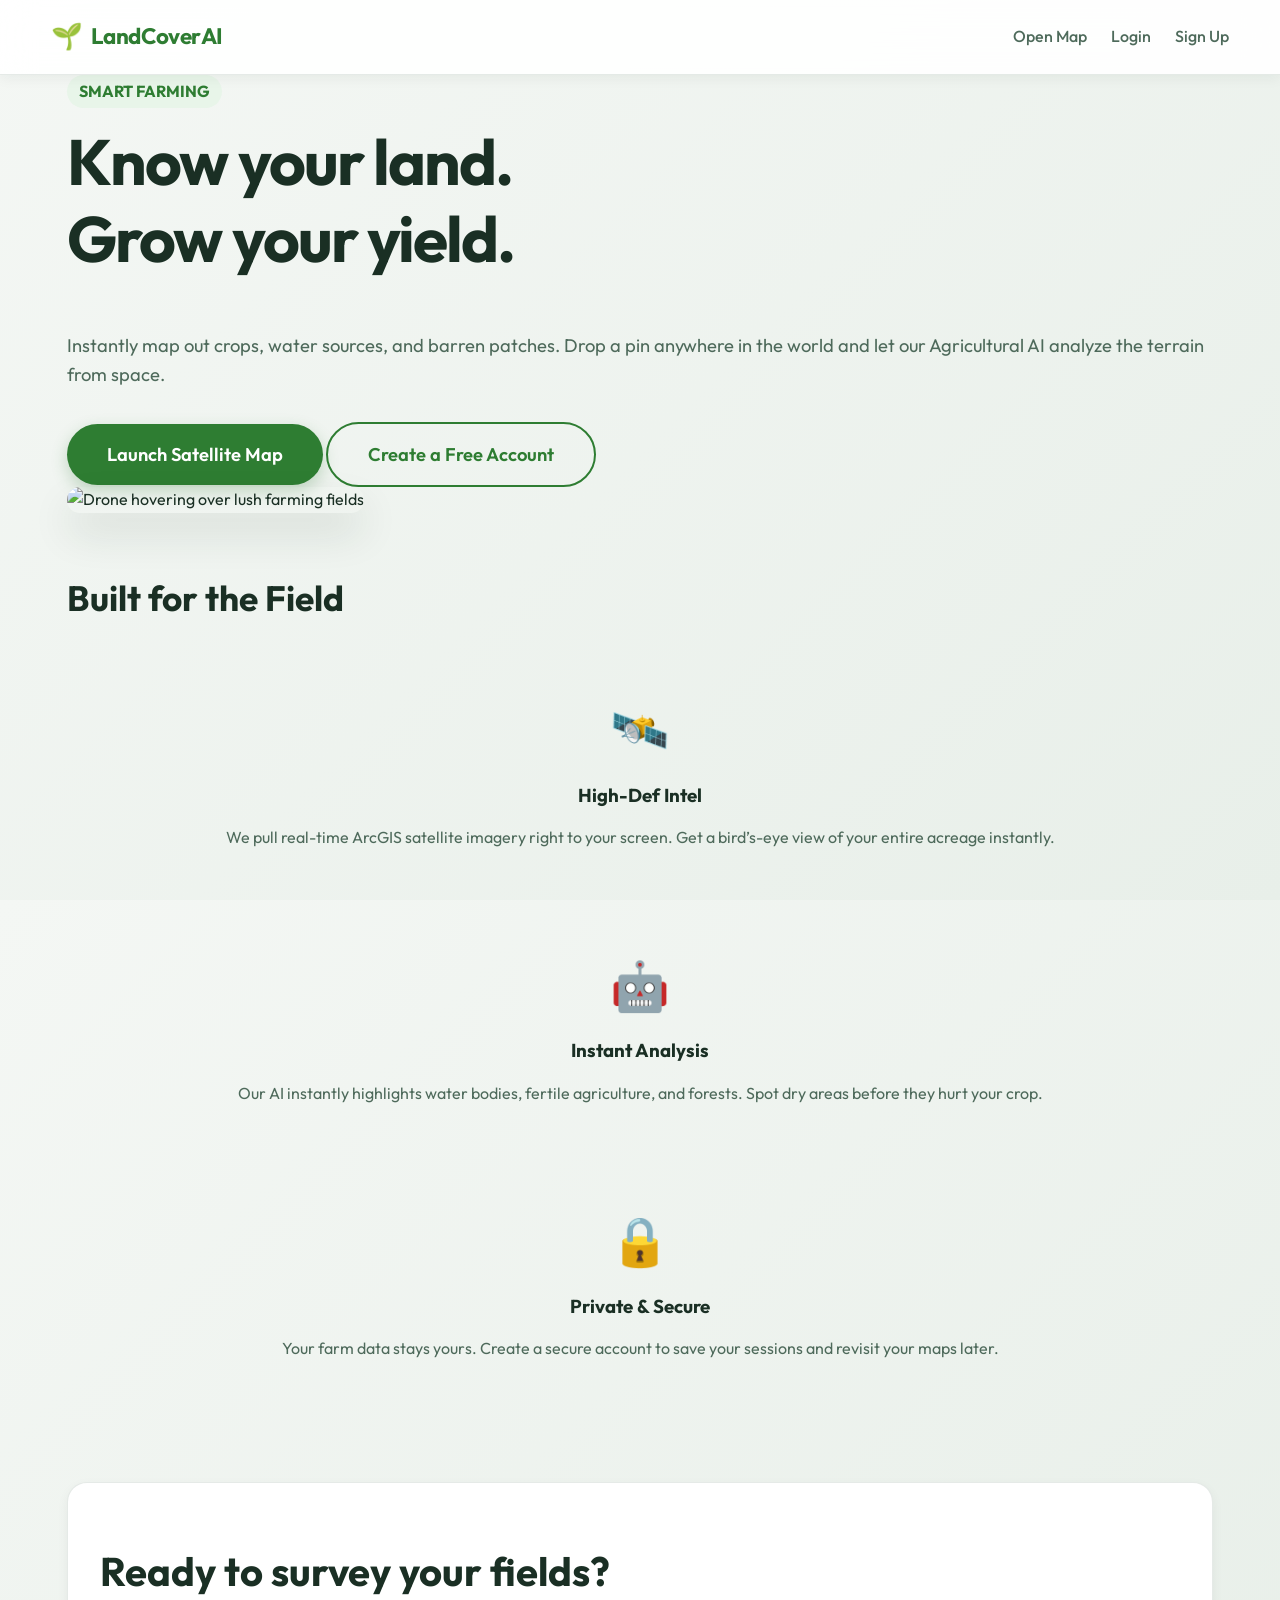
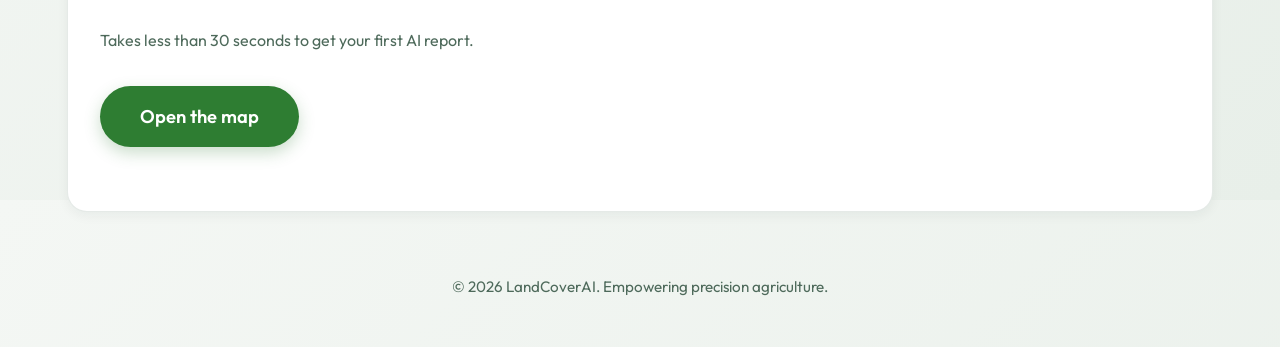
==== frontend/index.html @ 242382ae "Add model using Git LFS" ====
<!doctype html>
<html lang="en">
  <head>
    <meta charset="UTF-8" />
    <meta name="viewport" content="width=device-width, initial-scale=1" />
    <title>LandCoverAI • AI for Agriculture</title>
    <link rel="stylesheet" href="css/style.css" />
  </head>
  <body>
    <header class="site-header">
      <div class="container header-inner">
        <a class="brand" href="/">LandCoverAI</a>
        <nav class="nav">
          <a href="/predict.html">Open Map</a>
          <a href="/login.html">Login</a>
          <a href="/register.html">Sign Up</a>
        </nav>
      </div>
    </header>

    <main class="container main">
      <section class="hero">
        <div class="hero-content">
          <span style="display:inline-block; padding: 0.25rem 0.75rem; background: var(--primary-light); color: var(--primary); font-weight: 700; border-radius: 999px; margin-bottom: 1rem;">SMART FARMING</span>
          <h1 style="font-size: clamp(2.5rem, 5vw, 4rem); letter-spacing: -0.03em;">Know your land.<br/>Grow your yield.</h1>
          <p style="font-size: 1.15rem; color: var(--text-muted); line-height: 1.6;">
            Instantly map out crops, water sources, and barren patches. Drop a pin anywhere in the world and let our Agricultural AI analyze the terrain from space.
          </p>
          <div class="hero-actions" style="margin-top: 2rem;">
            <a class="btn btn-primary btn-large" href="/predict.html">Launch Satellite Map</a>
            <a class="btn btn-outline btn-large" href="/register.html">Create a Free Account</a>
          </div>
        </div>
        <div class="hero-image">
          <img
            src="https://images.unsplash.com/photo-1595841696650-62181bc89f64?auto=format&fit=crop&w=1200&q=80"
            alt="Drone hovering over lush farming fields"
            style="border-radius: 24px; box-shadow: var(--shadow-hover);"
          />
        </div>
      </section>

      <section class="features" style="margin-top: 4rem;">
        <h2 style="font-size: 2.2rem;">Built for the Field</h2>
        <div class="cards" style="margin-top: 2rem;">
          <div class="card" style="text-align: center; padding: 2.5rem 2rem;">
            <div style="font-size: 3rem; margin-bottom: 1rem;">🛰️</div>
            <h3>High-Def Intel</h3>
            <p class="muted">
              We pull real-time ArcGIS satellite imagery right to your screen. Get a bird’s-eye view of your entire acreage instantly.
            </p>
          </div>
          <div class="card" style="text-align: center; padding: 2.5rem 2rem;">
             <div style="font-size: 3rem; margin-bottom: 1rem;">🤖</div>
            <h3>Instant Analysis</h3>
            <p class="muted">
               Our AI instantly highlights water bodies, fertile agriculture, and forests. Spot dry areas before they hurt your crop.
            </p>
          </div>
          <div class="card" style="text-align: center; padding: 2.5rem 2rem;">
            <div style="font-size: 3rem; margin-bottom: 1rem;">🔒</div>
            <h3>Private & Secure</h3>
            <p class="muted">Your farm data stays yours. Create a secure account to save your sessions and revisit your maps later.</p>
          </div>
        </div>
      </section>

      <section class="cta" style="margin-top: 4rem; background: var(--surface); padding: 4rem 2rem; border-radius: var(--radius); border: 1px solid var(--border); box-shadow: var(--shadow-sm);">
        <h2 style="font-size: 2.5rem;">Ready to survey your fields?</h2>
        <p class="muted" style="margin-bottom: 2rem;">Takes less than 30 seconds to get your first AI report.</p>
        <a class="btn btn-primary btn-large" href="/predict.html">Open the map</a>
      </section>
    </main>

    <footer class="site-footer">
      <div class="container">
        <p>© 2026 LandCoverAI. Empowering precision agriculture.</p>
      </div>
    </footer>

    <script src="js/common.js"></script>
  </body>
</html>
---- frontend/css/style.css ----
@import url('https://fonts.googleapis.com/css2?family=Outfit:wght@300;400;500;600;700&display=swap');

:root {
  /* Earthy & Premium Color Palette suitable for agriculture */
  --bg: #f4f7f4;                 /* Soft off-white green tint for background */
  --bg-gradient: linear-gradient(135deg, #f4f7f4 0%, #e8efe9 100%);
  
  --surface: #ffffff;            /* Pure white for panels */
  --surface-2: #fafdff;          /* Very slight blue tint for secondary cards */
  
  --text: #1a2f24;               /* Deep forest green/black for high contrast text */
  --text-muted: #4e6a5b;         /* Muted leafy tone for secondary text */
  
  --border: rgba(43, 85, 59, 0.12); /* Subtle green border */
  
  --primary: #2e7d32;            /* Strong reliable emerald/agri green */
  --primary-hover: #1b5e20;      /* Darker interaction state */
  --primary-light: #e8f5e9;      /* Highlight tint */
  
  --secondary: #f9a825;          /* Warm golden yellow for accents / UI pop */
  --secondary-hover: #f57f17;
  
  --danger: #d32f2f;
  
  --radius: 20px;
  --radius-sm: 12px;
  
  --shadow-sm: 0 4px 12px rgba(26, 47, 36, 0.05);
  --shadow: 0 12px 30px rgba(26, 47, 36, 0.08);
  --shadow-hover: 0 20px 40px rgba(26, 47, 36, 0.12);
  
  --max-width: 1280px;

  /* Typography */
  --font-family: 'Outfit', system-ui, -apple-system, sans-serif;
}

/* =========================================
   RESET & FOUNDATION
========================================= */
* {
  box-sizing: border-box;
}

html, body {
  height: 100%;
}

body {
  margin: 0;
  background: var(--bg-gradient);
  color: var(--text);
  font-family: var(--font-family);
  line-height: 1.6;
  min-height: 100vh;
  -webkit-font-smoothing: antialiased;
}

.container {
  width: min(var(--max-width), 92vw);
  margin: 0 auto;
  padding: 0 1rem;
}

a {
  color: inherit;
  text-decoration: none;
  transition: color 0.2s;
}

a:hover {
  color: var(--primary);
}

/* =========================================
   HEADER / NAVIGATION
========================================= */
.site-header {
  position: sticky;
  top: 0;
  background: rgba(255, 255, 255, 0.92);
  backdrop-filter: blur(16px);
  -webkit-backdrop-filter: blur(16px);
  border-bottom: 1px solid var(--border);
  z-index: 1000;
  box-shadow: var(--shadow-sm);
}

.header-inner {
  display: flex;
  align-items: center;
  justify-content: space-between;
  padding: 1rem 0;
}

.brand {
  font-size: 1.4rem;
  font-weight: 700;
  letter-spacing: -0.02em;
  color: var(--primary);
  display: flex;
  align-items: center;
  gap: 0.5rem;
}

.brand::before {
  content: '🌱';
  font-size: 1.6rem;
}

.nav {
  display: flex;
  gap: 1.5rem;
  align-items: center;
  font-weight: 500;
}

.nav a {
  padding: 0.5rem 0;
  position: relative;
  color: var(--text-muted);
}

.nav a:hover, .nav a.active {
  color: var(--primary);
}

/* Simple underline hover effect */
.nav a::after {
  content: '';
  position: absolute;
  bottom: 0;
  left: 0;
  width: 0%;
  height: 2px;
  background: var(--primary);
  transition: width 0.3s ease;
}
.nav a:hover::after { width: 100%; }

/* =========================================
   BUTTONS
========================================= */
.btn {
  display: inline-flex;
  align-items: center;
  justify-content: center;
  gap: 0.6rem;
  padding: 0.85rem 1.75rem;
  border-radius: 999px;
  border: none;
  background: var(--primary);
  color: #fff;
  font-family: var(--font-family);
  font-size: 1rem;
  font-weight: 600;
  cursor: pointer;
  transition: all 0.3s cubic-bezier(0.25, 1, 0.5, 1);
  box-shadow: 0 6px 16px rgba(46, 125, 50, 0.25);
}

.btn:hover:not(:disabled) {
  background: var(--primary-hover);
  transform: translateY(-2px);
  box-shadow: 0 10px 24px rgba(46, 125, 50, 0.35);
}

.btn:active:not(:disabled) {
  transform: translateY(1px);
}

.btn:disabled {
  opacity: 0.5;
  cursor: not-allowed;
  background: #b0c2b3;
  box-shadow: none;
}

.btn-large {
  font-size: 1.15rem;
  padding: 1rem 2.5rem;
}

.btn-secondary {
  background: var(--secondary);
  color: #fff;
  box-shadow: 0 6px 16px rgba(249, 168, 37, 0.3);
}

.btn-secondary:hover:not(:disabled) {
  background: var(--secondary-hover);
  box-shadow: 0 10px 24px rgba(249, 168, 37, 0.4);
}

.btn-outline {
  background: transparent;
  color: var(--primary);
  border: 2px solid var(--primary);
  box-shadow: none;
}

.btn-outline:hover:not(:disabled) {
  background: var(--primary-light);
  transform: translateY(-1px);
}

/* =========================================
   TYPOGRAPHY
========================================= */
h1, h2, h3, h4 {
  color: var(--text);
  margin-top: 0;
  line-height: 1.2;
}

.muted {
  color: var(--text-muted);
}

/* =========================================
   AUTH PAGES
========================================= */
.auth-page {
  display: flex;
  align-items: center;
  justify-content: center;
  min-height: calc(100vh - 80px); /* Account for header */
  padding: 2rem;
}

.auth-card {
  width: 100%;
  max-width: 480px;
  background: var(--surface);
  border-radius: var(--radius);
  padding: 3rem 2.5rem;
  box-shadow: var(--shadow);
  border: 1px solid rgba(255,255,255,0.8);
  text-align: center;
}

.auth-card h1 {
  font-size: 2rem;
  margin-bottom: 0.5rem;
  color: var(--primary);
}

.auth-card p {
  color: var(--text-muted);
  margin-bottom: 2rem;
}

.form {
  display: flex;
  flex-direction: column;
  gap: 1.25rem;
  text-align: left;
}

.form label {
  font-size: 0.95rem;
  font-weight: 500;
  color: var(--text);
}

.input-field {
  width: 100%;
  padding: 1rem 1.25rem;
  border-radius: var(--radius-sm);
  border: 2px solid var(--border);
  background: #fafafa;
  font-family: var(--font-family);
  font-size: 1rem;
  color: var(--text);
  transition: all 0.25s ease;
}

.input-field:focus {
  outline: none;
  border-color: var(--primary);
  background: #fff;
  box-shadow: 0 0 0 4px var(--primary-light);
}

.form-footer {
  text-align: center;
  margin-top: 1.5rem;
  font-size: 0.95rem;
  color: var(--text-muted);
}
.form-footer a {
  color: var(--primary);
  font-weight: 600;
}

/* =========================================
   PREDICT LAYOUT
========================================= */
.predict-page {
  display: grid;
  grid-template-columns: 1.3fr 1fr;
  gap: 2rem;
  padding: 2.5rem 0;
  min-height: calc(100vh - 80px);
  position: relative;
}

/* --- OVERLAY BUG FIX --- */
/* Z-index updated to 9999 to cover Leaflet (z-index: 400+) */
.loading-overlay {
  position: absolute;
  inset: 0;
  background: rgba(255, 255, 255, 0.85);
  display: flex;
  flex-direction: column;
  align-items: center;
  justify-content: center;
  z-index: 9999; 
  backdrop-filter: blur(6px);
  -webkit-backdrop-filter: blur(6px);
  opacity: 0;
  pointer-events: none;
  transition: opacity 0.3s ease;
  border-radius: var(--radius);
}

.loading-overlay.visible {
  opacity: 1;
  pointer-events: all;
}

.loading-spinner {
  width: 64px;
  height: 64px;
  border: 6px solid var(--primary-light);
  border-top-color: var(--primary);
  border-radius: 50%;
  animation: spin 1s linear infinite;
  margin-bottom: 1.5rem;
  box-shadow: 0 0 20px rgba(46,125,50,0.1);
}

.loading-overlay h3 {
  color: var(--primary);
  font-size: 1.5rem;
  margin: 0;
}

.loading-overlay p {
  color: var(--text-muted);
}

@keyframes spin {
  to { transform: rotate(360deg); }
}

/* --- PANELS --- */
.panel {
  background: var(--surface);
  border-radius: var(--radius);
  box-shadow: var(--shadow);
  border: 1px solid rgba(255,255,255,0.9);
  display: flex;
  flex-direction: column;
  overflow: hidden; /* Contains map borders cleanly */
}

/* Make sure map panel has sufficient height */
.panel-map {
  min-height: 700px;
}

.panel-header {
  padding: 1.75rem 2rem 1rem;
  background: #fff;
  border-bottom: 1px solid var(--border);
  position: relative;
}

.step-indicator {
  display: inline-block;
  background: var(--primary-light);
  color: var(--primary);
  font-size: 0.8rem;
  font-weight: 700;
  text-transform: uppercase;
  letter-spacing: 0.05em;
  padding: 0.3rem 0.8rem;
  border-radius: 999px;
  margin-bottom: 0.75rem;
}

.panel-header h2 {
  font-size: 1.8rem;
  margin: 0 0 0.25rem;
}

.panel-header p {
  margin: 0;
  color: var(--text-muted);
  font-size: 1.05rem;
}

/* MAP CONTAINER */
.map {
  flex: 1 1 0;
  width: 100%;
  min-height: 480px; 
  /* Leaflet defaults fix */
  background: #e8efe9; 
  z-index: 10;
}

/* Custom override for Leaflet popup bubbles to match theme */
.leaflet-popup-content-wrapper {
  background: var(--surface);
  color: var(--text);
  border-radius: var(--radius-sm);
  box-shadow: var(--shadow);
}
.leaflet-container {
  font-family: var(--font-family);
}

.panel-footer {
  padding: 1.5rem 2rem;
  background: #fff;
  border-top: 1px solid var(--border);
}

/* Tidy up coordinate inputs */
.map-controls-row {
  display: flex;
  flex-wrap: wrap;
  gap: 1.5rem;
  align-items: center;
  justify-content: space-between;
}

.coord-group {
  display: grid;
  gap: 0.3rem;
  flex: 1;
}

.coord-group label {
  font-size: 0.85rem;
  font-weight: 600;
  color: var(--text-muted);
}

/* Custom Select Dropdown */
select.input-field {
  appearance: none;
  background-image: url("data:image/svg+xml;charset=UTF-8,%3Csvg xmlns='http://www.w3.org/2000/svg' viewBox='0 0 24 24' fill='none' stroke='%232e7d32' stroke-width='2' stroke-linecap='round' stroke-linejoin='round'%3E%3Cpolyline points='6 9 12 15 18 9'%3E%3C/polyline%3E%3C/svg%3E");
  background-repeat: no-repeat;
  background-position: right 1rem center;
  background-size: 1.2rem;
  padding-right: 2.5rem;
  cursor: pointer;
}

.analyze-button-container {
  width: 100%;
  margin-top: 1.5rem;
}
.analyze-button-container .btn {
  width: 100%;
  padding: 1.1rem;
  font-size: 1.2rem;
}

/* --- RESULTS PANEL --- */
.results {
  display: flex;
  flex-direction: column;
  gap: 1.5rem;
  padding: 1.75rem 2rem;
  flex: 1 1 0;
  overflow-y: auto;
  background: var(--surface-2);
}

.result-card {
  background: #fff;
  border: 1px solid var(--border);
  border-radius: 16px;
  padding: 1.5rem;
  box-shadow: var(--shadow-sm);
  transition: transform 0.3s ease, box-shadow 0.3s ease;
}

.result-card:hover {
  transform: translateY(-2px);
  box-shadow: var(--shadow);
}

.result-card h3 {
  font-size: 1.2rem;
  margin: 0 0 1rem;
  color: var(--primary);
  display: flex;
  align-items: center;
  gap: 0.5rem;
}

.upload-section {
  display: flex;
  flex-direction: column;
  gap: 1rem;
}

.upload-box {
  display: flex;
  align-items: center;
  gap: 1rem;
  padding: 1rem;
  border: 2px dashed var(--border);
  border-radius: var(--radius-sm);
  background: var(--bg);
  cursor: pointer;
  transition: all 0.2s ease;
}

.upload-box:hover {
  border-color: var(--primary);
  background: var(--primary-light);
}

.upload-box input[type="file"] {
  width: 100%;
}

.upload-box button {
  white-space: nowrap;
}

.image-preview {
  border-radius: var(--radius-sm);
  overflow: hidden;
  background: #eaeeee;
  border: 1px solid var(--border);
  display: flex;
  align-items: center;
  justify-content: center;
  min-height: 250px;
  position: relative;
}

.image-preview img {
  width: 100%;
  height: auto;
  object-fit: contain;
  display: block;
}

/* Placeholder for empty state */
.image-preview::before {
  content: 'Map area will appear here';
  position: absolute;
  color: #adbcaa;
  font-weight: 500;
  z-index: 0;
}
.image-preview img {
  position: relative;
  z-index: 1;
}

.result-actions {
  margin-top: 1rem;
  display: flex;
  justify-content: center;
}

/* Data Table */
.table {
  width: 100%;
  border-collapse: collapse;
  font-size: 0.95rem;
}

.table th {
  text-align: left;
  padding: 0.75rem 1rem;
  background: var(--primary-light);
  color: var(--primary);
  font-weight: 600;
  border-top-left-radius: 8px;
  border-top-right-radius: 8px;
}

.table td {
  padding: 1rem;
  border-bottom: 1px solid var(--border);
  color: var(--text);
}

.table tbody tr:hover td {
  background: #fdfdfd;
}

.table tbody tr:last-child td {
  border-bottom: none;
}

/* =========================================
   FOOTER
========================================= */
.site-footer {
  padding: 3rem 0 2rem;
  text-align: center;
  color: var(--text-muted);
  font-size: 0.95rem;
}

/* =========================================
   RESPONSIVE (Mobile/Tablet specific)
========================================= */
@media (max-width: 1024px) {
  .predict-page {
    grid-template-columns: 1fr; /* Stack map on top of results */
  }
  
  .panel-map {
    min-height: auto;
  }
  
  .map {
    height: 60vh; /* Viewport height dependent for map on mobile */
    min-height: 400px;
  }
}

@media (max-width: 600px) {
  .header-inner {
    padding: 0.75rem 0;
  }
  
  .nav {
    gap: 1rem;
    font-size: 0.9rem;
  }
  
  .panel-header {
    padding: 1.25rem 1rem 0.75rem;
  }
  
  .panel-footer {
    padding: 1.25rem 1rem;
  }
  
  .map-controls-row {
    flex-direction: column;
    align-items: stretch;
    gap: 1rem;
  }
  
  .auth-card {
    padding: 2rem 1.5rem;
  }
}
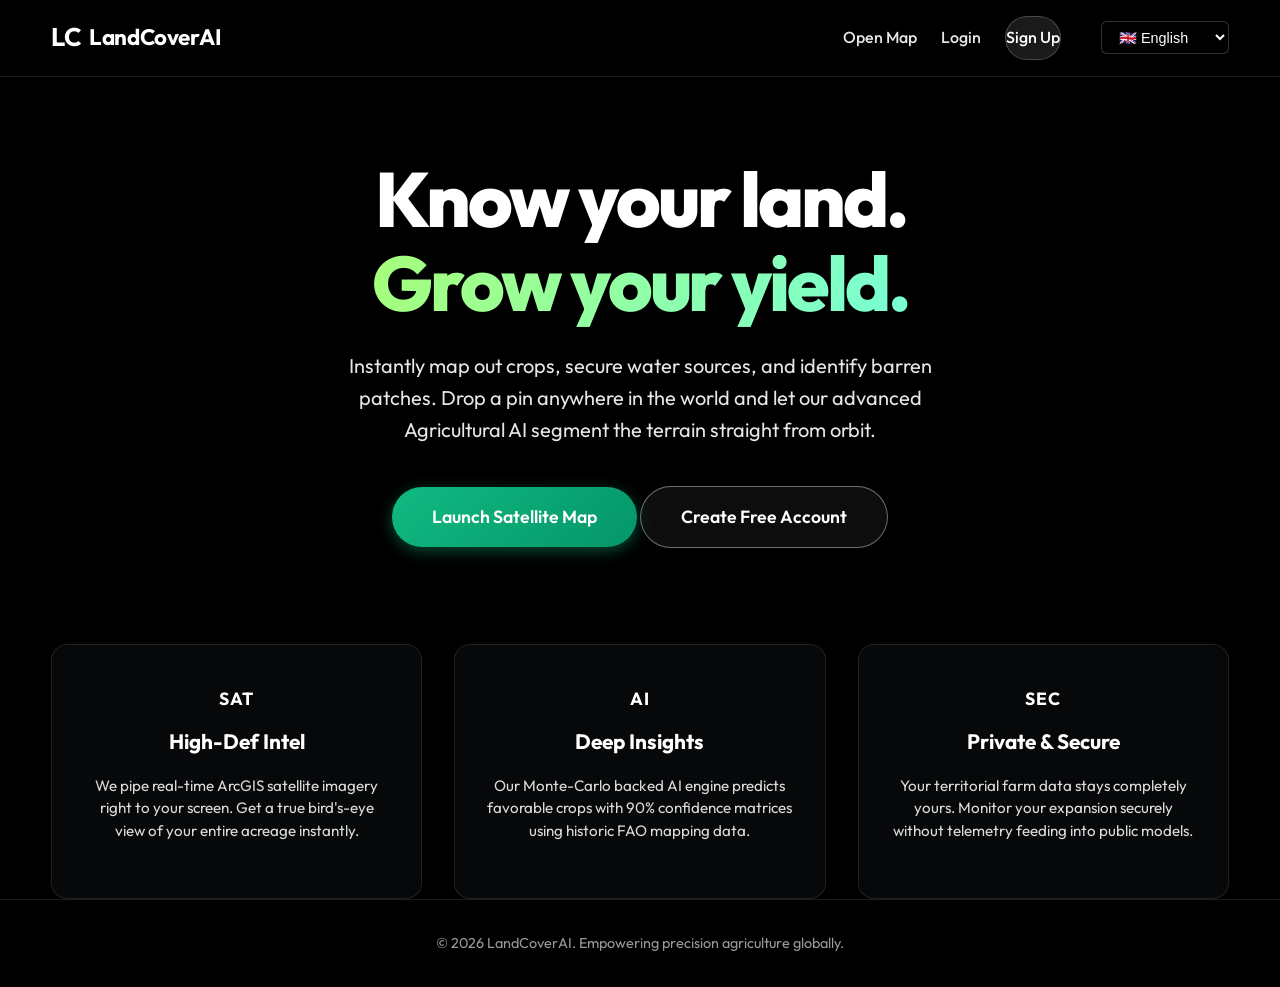
==== commit 9ef13062: "New explanations" ====
--- a/frontend/index.html
+++ b/frontend/index.html
@@ -3,81 +3,87 @@
   <head>
     <meta charset="UTF-8" />
     <meta name="viewport" content="width=device-width, initial-scale=1" />
-    <title>LandCoverAI • AI for Agriculture</title>
+    <title data-i18n="title_index">LandCoverAI • AI for Agriculture</title>
     <link rel="stylesheet" href="css/style.css" />
+    <style>
+      .index-page h1 {
+        color: #ffffff !important;
+      }
+      .index-btn-outline:hover {
+        background: rgba(0, 0, 0, 0.6) !important;
+        border-color: #ffffff !important;
+        color: #ffffff !important;
+        box-shadow: 0 4px 15px rgba(0,0,0,0.3) !important;
+      }
+    </style>
   </head>
-  <body>
-    <header class="site-header">
+  <body class="index-page">
+    <video autoplay muted loop playsinline class="video-bg">
+      <source src="/satellite.mp4" type="video/mp4">
+    </video>
+    <div class="video-overlay"></div>
+
+    <header class="site-header index-header">
       <div class="container header-inner">
-        <a class="brand" href="/">LandCoverAI</a>
+        <a class="brand" href="/" style="color: white; text-shadow: 0 2px 10px rgba(0,0,0,0.5);" data-i18n="brand">LandCoverAI</a>
         <nav class="nav">
-          <a href="/predict.html">Open Map</a>
-          <a href="/login.html">Login</a>
-          <a href="/register.html">Sign Up</a>
+          <a href="/predict.html" style="color: rgba(255,255,255,0.9);" data-i18n="nav_open_map">Open Map</a>
+          <a id="navLoginLink" href="/login.html" style="color: rgba(255,255,255,0.9);" data-i18n="nav_login">Login</a>
+          <a id="navRegisterLink" href="/register.html" class="nav-btn" data-i18n="nav_signup">Sign Up</a>
+          <a id="logoutBtn" href="#" style="display:none;color: rgba(255,255,255,0.9);" data-i18n="nav_logout">Logout</a>
         </nav>
       </div>
     </header>
 
-    <main class="container main">
-      <section class="hero">
-        <div class="hero-content">
-          <span style="display:inline-block; padding: 0.25rem 0.75rem; background: var(--primary-light); color: var(--primary); font-weight: 700; border-radius: 999px; margin-bottom: 1rem;">SMART FARMING</span>
-          <h1 style="font-size: clamp(2.5rem, 5vw, 4rem); letter-spacing: -0.03em;">Know your land.<br/>Grow your yield.</h1>
-          <p style="font-size: 1.15rem; color: var(--text-muted); line-height: 1.6;">
-            Instantly map out crops, water sources, and barren patches. Drop a pin anywhere in the world and let our Agricultural AI analyze the terrain from space.
+    <main class="container main" style="position: relative; z-index: 2; color: white; display:flex; flex-direction:column; justify-content:center; min-height: 85vh;">
+      <section class="hero index-hero">
+        <div class="hero-content" style="max-width: 800px; text-align: center; margin: 0 auto;">
+          <h1 style="font-size: clamp(3rem, 6vw, 5rem); letter-spacing: -0.04em; font-weight: 800; line-height: 1.1; margin-bottom: 1.5rem; color: #ffffff;"><span data-i18n="hero_title_1">Know your land.</span><br/><span style="background: linear-gradient(120deg, #A8FF78, #78FFD6); -webkit-background-clip: text; background-clip: text; -webkit-text-fill-color: transparent;" data-i18n="hero_title_2">Grow your yield.</span></h1>
+          <p style="font-size: 1.25rem; color: rgba(255, 255, 255, 0.9); line-height: 1.6; margin-bottom: 2.5rem; text-shadow: 0 2px 10px rgba(0,0,0,0.5); max-width: 650px; margin-inline: auto;" data-i18n="hero_desc">
+            Instantly map out crops, secure water sources, and identify barren patches. Drop a pin anywhere in the world and let our advanced Agricultural AI segment the terrain straight from orbit.
           </p>
-          <div class="hero-actions" style="margin-top: 2rem;">
-            <a class="btn btn-primary btn-large" href="/predict.html">Launch Satellite Map</a>
-            <a class="btn btn-outline btn-large" href="/register.html">Create a Free Account</a>
-          </div>
-        </div>
-        <div class="hero-image">
-          <img
-            src="https://images.unsplash.com/photo-1595841696650-62181bc89f64?auto=format&fit=crop&w=1200&q=80"
-            alt="Drone hovering over lush farming fields"
-            style="border-radius: 24px; box-shadow: var(--shadow-hover);"
-          />
-        </div>
-      </section>
-
-      <section class="features" style="margin-top: 4rem;">
-        <h2 style="font-size: 2.2rem;">Built for the Field</h2>
-        <div class="cards" style="margin-top: 2rem;">
-          <div class="card" style="text-align: center; padding: 2.5rem 2rem;">
-            <div style="font-size: 3rem; margin-bottom: 1rem;">🛰️</div>
-            <h3>High-Def Intel</h3>
-            <p class="muted">
-              We pull real-time ArcGIS satellite imagery right to your screen. Get a bird’s-eye view of your entire acreage instantly.
-            </p>
-          </div>
-          <div class="card" style="text-align: center; padding: 2.5rem 2rem;">
-             <div style="font-size: 3rem; margin-bottom: 1rem;">🤖</div>
-            <h3>Instant Analysis</h3>
-            <p class="muted">
-               Our AI instantly highlights water bodies, fertile agriculture, and forests. Spot dry areas before they hurt your crop.
-            </p>
-          </div>
-          <div class="card" style="text-align: center; padding: 2.5rem 2rem;">
-            <div style="font-size: 3rem; margin-bottom: 1rem;">🔒</div>
-            <h3>Private & Secure</h3>
-            <p class="muted">Your farm data stays yours. Create a secure account to save your sessions and revisit your maps later.</p>
+          <div class="hero-actions" style="justify-content: center;">
+            <a class="btn btn-large index-btn-primary" href="/predict.html" style="font-size: 1.1rem; padding: 1rem 2.5rem;" data-i18n="btn_launch_map">Launch Satellite Map</a>
+            <a class="btn btn-outline btn-large index-btn-outline" href="/register.html" style="font-size: 1.1rem; padding: 1rem 2.5rem;" data-i18n="btn_create_account">Create Free Account</a>
           </div>
         </div>
       </section>
 
-      <section class="cta" style="margin-top: 4rem; background: var(--surface); padding: 4rem 2rem; border-radius: var(--radius); border: 1px solid var(--border); box-shadow: var(--shadow-sm);">
-        <h2 style="font-size: 2.5rem;">Ready to survey your fields?</h2>
-        <p class="muted" style="margin-bottom: 2rem;">Takes less than 30 seconds to get your first AI report.</p>
-        <a class="btn btn-primary btn-large" href="/predict.html">Open the map</a>
+      <section class="features glass-features" style="margin-top: 6rem;">
+        <div class="cards">
+          <div class="glass-card">
+            <div style="font-size: 1.1rem; margin-bottom: 1rem; font-weight: 700; letter-spacing: 0.08em;">SAT</div>
+            <h3 style="color: white; font-size: 1.3rem;" data-i18n="card_highdef_title">High-Def Intel</h3>
+            <p style="color: rgba(255,255,255,0.85); font-size: 0.95rem; line-height: 1.5;" data-i18n="card_highdef_desc">
+              We pipe real-time ArcGIS satellite imagery right to your screen. Get a true bird’s-eye view of your entire acreage instantly.
+            </p>
+          </div>
+          <div class="glass-card">
+             <div style="font-size: 1.1rem; margin-bottom: 1rem; font-weight: 700; letter-spacing: 0.08em;">AI</div>
+            <h3 style="color: white; font-size: 1.3rem;" data-i18n="card_insights_title">Deep Insights</h3>
+            <p style="color: rgba(255,255,255,0.85); font-size: 0.95rem; line-height: 1.5;" data-i18n="card_insights_desc">
+               Our Monte-Carlo backed AI engine predicts favorable crops with 90% confidence matrices using historic FAO mapping data.
+            </p>
+          </div>
+          <div class="glass-card">
+            <div style="font-size: 1.1rem; margin-bottom: 1rem; font-weight: 700; letter-spacing: 0.08em;">SEC</div>
+            <h3 style="color: white; font-size: 1.3rem;" data-i18n="card_secure_title">Private & Secure</h3>
+            <p style="color: rgba(255,255,255,0.85); font-size: 0.95rem; line-height: 1.5;" data-i18n="card_secure_desc">
+               Your territorial farm data stays completely yours. Monitor your expansion securely without telemetry feeding into public models.
+            </p>
+          </div>
+        </div>
       </section>
     </main>
 
-    <footer class="site-footer">
+    <footer class="site-footer" style="position: relative; z-index: 2; padding: 2rem 0; background: rgba(0,0,0,0.3); backdrop-filter: blur(10px); border-top: 1px solid rgba(255,255,255,0.1); text-align: center; color: rgba(255,255,255,0.6);">
       <div class="container">
-        <p>© 2026 LandCoverAI. Empowering precision agriculture.</p>
+        <p style="margin:0; font-size:0.9rem;" data-i18n="footer_main">© 2026 LandCoverAI. Empowering precision agriculture globally.</p>
       </div>
     </footer>
 
+    <script src="js/i18n_translations.js"></script>
+    <script src="js/i18n.js"></script>
     <script src="js/common.js"></script>
   </body>
 </html>
--- a/frontend/css/style.css
+++ b/frontend/css/style.css
@@ -1,662 +1,4503 @@
 @import url('https://fonts.googleapis.com/css2?family=Outfit:wght@300;400;500;600;700&display=swap');
 
+
+
+
+
+
+
 :root {
-  /* Earthy & Premium Color Palette suitable for agriculture */
-  --bg: #f4f7f4;                 /* Soft off-white green tint for background */
-  --bg-gradient: linear-gradient(135deg, #f4f7f4 0%, #e8efe9 100%);
+  --font-family: 'Outfit', -apple-system, BlinkMacSystemFont, "Segoe UI", Roboto, sans-serif;
+  --max-width: 1400px;
   
-  --surface: #ffffff;            /* Pure white for panels */
-  --surface-2: #fafdff;          /* Very slight blue tint for secondary cards */
+  /* Colors */
+  --primary: #2e7d32;
+  --primary-light: #e8f5e9;
+  --primary-hover: #1b5e20;
   
-  --text: #1a2f24;               /* Deep forest green/black for high contrast text */
-  --text-muted: #4e6a5b;         /* Muted leafy tone for secondary text */
+  --bg: #f4f6f4;
+  --bg-gradient: linear-gradient(135deg, #fdfdfd 0%, #f4f6f4 100%);
+  --surface: #ffffff;
+  --surface-2: #f8f9fa;
   
-  --border: rgba(43, 85, 59, 0.12); /* Subtle green border */
+  --text: #222222;
+  --text-muted: #666666;
+  --border: #e0e0e0;
   
-  --primary: #2e7d32;            /* Strong reliable emerald/agri green */
-  --primary-hover: #1b5e20;      /* Darker interaction state */
-  --primary-light: #e8f5e9;      /* Highlight tint */
+  /* Shadows & Radius */
+  --shadow-sm: 0 2px 8px rgba(0,0,0,0.06);
+  --shadow: 0 6px 20px rgba(0,0,0,0.08);
+  --shadow-hover: 0 12px 30px rgba(0,0,0,0.12);
+  --radius-sm: 8px;
+  --radius: 12px;
+  --radius-lg: 16px;
+}
+
+body {
+
+    margin: 0;
+
+    background: var(--bg-gradient);
+
+    color: var(--text);
+
+    font-family: var(--font-family);
+
+    line-height: 1.6;
+
+  }
+
+  .container {
+
+    width: min(var(--max-width), 92vw);
+
+    margin: 0 auto;
+
+    padding: 0 1rem;
+
+  }
+
+  a {
+
+    color: inherit;
+
+    text-decoration: none;
+
+    transition: color 0.2s;
+
+  }
+
+  a:hover {
+
+    color: var(--primary);
+
+  }
+
+  /* =========================================
+
+     HEADER / NAVIGATION
+
+  ========================================= */
+
+  .site-header {
+
+    position: sticky;
+
+    top: 0;
+
+    background: rgba(255, 255, 255, 0.92);
+
+    backdrop-filter: blur(16px);
+
+    -webkit-backdrop-filter: blur(16px);
+
+    border-bottom: 1px solid var(--border);
+
+    z-index: 1000;
+
+    box-shadow: var(--shadow-sm);
+
+  }
+
+  .header-inner {
+
+    display: flex;
+
+    align-items: center;
+
+    justify-content: space-between;
+
+    padding: 1rem 0;
+
+  }
+
+  .brand {
+
+    font-size: 1.4rem;
+
+    font-weight: 700;
+
+    letter-spacing: -0.02em;
+
+    color: var(--primary);
+
+    display: flex;
+
+    align-items: center;
+
+    gap: 0.5rem;
+
+  }
+
+  .brand::before {
+
+    content: 'LC';
+
+    font-size: 1.6rem;
+
+  }
+
+
+
+
+
+
+
+body {
+
+
+
+  margin: 0;
+
+
+
+  background: var(--bg-gradient);
+
+
+
+  color: var(--text);
+
+
+
+  font-family: var(--font-family);
+
+
+
+  line-height: 1.6;
+
+
+
+
+
+
+}
+
+.container {
+
+  width: min(var(--max-width), 92vw);
+
+  margin: 0 auto;
+
+  padding: 0 1rem;
+
+}
+
+
+
+a {
+
+  color: inherit;
+
+  text-decoration: none;
+
+  transition: color 0.2s;
+
+}
+
+
+
+a:hover {
+
+  color: var(--primary);
+
+}
+
+
+
+/* =========================================
+
+   HEADER / NAVIGATION
+
+========================================= */
+
+.site-header {
+
+  position: sticky;
+
+  top: 0;
+
+  background: rgba(255, 255, 255, 0.92);
+
+  backdrop-filter: blur(16px);
+
+  -webkit-backdrop-filter: blur(16px);
+
+  border-bottom: 1px solid var(--border);
+
+  z-index: 1000;
+
+  box-shadow: var(--shadow-sm);
+
+}
+
+
+
+
+
+
+
+
+
+
+.header-inner {
+
+
+
+  display: flex;
+
+
+  align-items: center;
+
+
+
+  justify-content: space-between;
+
+
+
+  padding: 1rem 0;
+
+
+
+}
+
+
+
+
+
+
+
+.brand {
+
+
+
+  font-size: 1.4rem;
+
+
+
+  font-weight: 700;
+
+
+
+  letter-spacing: -0.02em;
+
+
+
+  color: var(--primary);
+
+
+
+  display: flex;
+
+
+
+  align-items: center;
+
+
+
+  gap: 0.5rem;
+
+}
+
+
+
+
+
+
+
+.brand::before {
+
+
+
+  content: 'LC';
+
+
+
+  font-size: 1.6rem;
+
+
+
+}
+
+
+
+
+
+
+
+.nav {
+
+
+
+  display: flex;
+
+
+
+  gap: 1.5rem;
+
+
+
+  align-items: center;
+
+
+
+  font-weight: 500;
+
+
+
+}
+
+
+
+
+
+
+
+.nav a {
+
+
+
+  padding: 0.5rem 0;
+
+
+
+  position: relative;
+
+
+
+  color: var(--text-muted);
+
+
+
+}
+
+
+
+
+
+
+
+.nav a:hover, .nav a.active {
+
+
+
+  color: var(--primary);
+
+
+
+}
+
+
+
+
+
+
+
+/* Simple underline hover effect */
+
+
+
+.nav a::after {
+
+
+
+  content: '';
+
+
+
+  position: absolute;
+
+
+
+  bottom: 0;
+
+
+
+  left: 0;
+
+
+
+  width: 0%;
+
+
+
+  height: 2px;
+
+
+
+  background: var(--primary);
+
+
+
+  transition: width 0.3s ease;
+
+
+
+}
+
+
+
+.nav a:hover::after { width: 100%; }
+
+
+
+
+
+
+
+/* =========================================
+
+
+
+   BUTTONS
+
+
+
+========================================= */
+
+
+
+.btn {
+
+
+
+  display: inline-flex;
+
+
+
+  align-items: center;
+
+
+
+  justify-content: center;
+
+
+
+  gap: 0.6rem;
+
+
+
+  padding: 0.85rem 1.75rem;
+
+
+
+  border-radius: 999px;
+
+
+
+  border: none;
+
+
+
+  background: var(--primary);
+
+
+
+  color: #fff;
+
+
+
+  font-family: var(--font-family);
+
+
+
+  font-size: 1rem;
+
+
+
+  font-weight: 600;
+
+
+
+  cursor: pointer;
+
+
+
+  transition: all 0.3s cubic-bezier(0.25, 1, 0.5, 1);
+
+
+
+  box-shadow: 0 6px 16px rgba(46, 125, 50, 0.25);
+
+
+
+}
+
+
+
+
+
+
+
+.btn:hover:not(:disabled) {
+
+
+
+  background: var(--primary-hover);
+
+
+
+  transform: translateY(-2px);
+
+
+
+  box-shadow: 0 10px 24px rgba(46, 125, 50, 0.35);
+
+
+
+}
+
+
+
+
+
+
+
+.btn:active:not(:disabled) {
+
+
+
+  transform: translateY(1px);
+
+
+
+}
+
+
+
+
+
+
+
+.btn:disabled {
+
+
+
+  opacity: 0.5;
+
+
+
+  cursor: not-allowed;
+
+
+
+  background: #b0c2b3;
+
+
+
+  box-shadow: none;
+
+
+
+}
+
+
+
+
+
+
+
+.btn-large {
+
+
+
+  font-size: 1.15rem;
+
+
+
+  padding: 1rem 2.5rem;
+
+
+
+}
+
+
+
+
+
+
+
+.btn-secondary {
+
+
+
+  background: var(--secondary);
+
+
+
+  color: #fff;
+
+
+
+  box-shadow: 0 6px 16px rgba(249, 168, 37, 0.3);
+
+
+
+}
+
+
+
+
+
+
+
+.btn-secondary:hover:not(:disabled) {
+
+
+
+  background: var(--secondary-hover);
+
+
+
+  box-shadow: 0 10px 24px rgba(249, 168, 37, 0.4);
+
+
+
+}
+
+
+
+
+
+
+
+.btn-outline {
+
+
+
+  background: transparent;
+
+
+
+  color: var(--primary);
+
+
+
+  border: 2px solid var(--primary);
+
+
+
+  box-shadow: none;
+
+
+
+}
+
+
+
+
+
+
+
+.btn-outline:hover:not(:disabled) {
+
+
+
+  background: var(--primary-light);
+
+
+
+  transform: translateY(-1px);
+
+
+
+}
+
+
+
+
+
+
+
+/* =========================================
+
+
+
+   TYPOGRAPHY
+
+
+
+========================================= */
+
+
+
+h1, h2, h3, h4 {
+
+
+
+  color: var(--text);
+
+
+
+  margin-top: 0;
+
+
+
+  line-height: 1.2;
+
+}
+
+
+
+.muted {
+
+
+
+  color: var(--text-muted);
+
+
+
+}
+
+
+
+
+
+
+
+/* =========================================
+
+
+
+   AUTH PAGES
+
+
+
+========================================= */
+
+
+
+.auth-page {
+
+
+
+  display: flex;
+
+
+
+  align-items: center;
+
+
+
+  justify-content: center;
+
+
+
+  min-height: calc(100vh - 80px); /* Account for header */
+
+
+
+  padding: 2rem;
+
+
+
+}
+
+
+
+
+
+
+
+.auth-card {
+
+
+
+  width: 100%;
+
+
+
+  max-width: 480px;
+
+
+
+  background: var(--surface);
+
+
+
+  border-radius: var(--radius);
+
+
+
+  padding: 3rem 2.5rem;
+
+
+
+  box-shadow: var(--shadow);
+
+
+
+  border: 1px solid rgba(255,255,255,0.8);
+
+
+
+  text-align: center;
+
+
+
+}
+
+
+
+
+
+
+
+.auth-card h1 {
+
+
+
+  font-size: 2rem;
+
+
+
+  margin-bottom: 0.5rem;
+
+
+
+  color: var(--primary);
+
+
+
+}
+
+
+
+
+
+
+
+.auth-card p {
+
+
+
+  color: var(--text-muted);
+
+
+
+  margin-bottom: 2rem;
+
+
+
+}
+
+
+
+
+
+
+
+.form {
+
+
+
+  display: flex;
+
+
+
+  flex-direction: column;
+
+
+
+  gap: 1.25rem;
+
+
+
+  text-align: left;
+
+
+
+}
+
+
+
+
+
+
+
+.form label {
+
+
+
+  font-size: 0.95rem;
+
+
+
+  font-weight: 500;
+
+
+
+  color: var(--text);
+
+
+
+}
+
+
+
+
+
+
+
+.input-field {
+
+
+
+  width: 100%;
+
+
+
+  padding: 1rem 1.25rem;
+
+
+
+  border-radius: var(--radius-sm);
+
+
+
+  border: 2px solid var(--border);
+
+
+
+  background: #fafafa;
+
+
+
+  font-family: var(--font-family);
+
+
+
+  font-size: 1rem;
+
+
+
+  color: var(--text);
+
+
+
+  transition: all 0.25s ease;
+
+
+
+}
+
+
+
+
+
+
+
+.input-field:focus {
+
+
+
+  outline: none;
+
+
+
+  border-color: var(--primary);
+
+
+
+  background: #fff;
+
+
+
+  box-shadow: 0 0 0 4px var(--primary-light);
+
+
+
+}
+
+
+
+
+
+
+
+.form-footer {
+
+
+
+  text-align: center;
+
+
+
+  margin-top: 1.5rem;
+
+
+
+  font-size: 0.95rem;
+
+
+
+  color: var(--text-muted);
+
+
+
+}
+
+
+
+.form-footer a {
+
+
+
+  color: var(--primary);
+
+
+
+  font-weight: 600;
+
+
+
+}
+
+
+
+
+
+
+
+/* =========================================
+
+
+
+   PREDICT LAYOUT (Full-Width Stacked)
+
+
+
+========================================= */
+
+
+
+.predict-layout {
+
+
+
+  position: relative;
+
+
+
+}
+
+
+
+
+
+
+
+/* ─── Map Section ─── */
+
+
+
+.map-section {
+
+
+
+  background: var(--surface);
+
+
+
+  border-bottom: 1px solid var(--border);
+
+
+
+}
+
+
+
+
+
+
+
+.map-section-inner {
+
+
+
+  display: flex;
+
+
+
+  max-width: 1600px;
+
+
+
+  margin: 0 auto;
+
+
+
+  min-height: 540px;
+
+
+
+}
+
+
+
+
+
+
+
+.map-container {
+
+
+
+  flex: 1 1 65%;
+
+
+
+  min-height: 540px;
+
+
+
+  position: relative;
+
+
+
+}
+
+
+
+
+
+
+
+.map-element {
+
+
+
+  position: absolute;
+
+
+
+  inset: 0;
+
+
+
+  background: #e8efe9;
+
+
+
+  z-index: 10;
+
+
+
+}
+
+
+
+
+
+
+
+/* Leaflet popup overrides */
+
+
+
+.leaflet-popup-content-wrapper {
+
+
+
+  background: var(--surface);
+
+
+
+  color: var(--text);
+
+
+
+  border-radius: var(--radius-sm);
+
+
+
+  box-shadow: var(--shadow);
+
+
+
+}
+
+
+
+.leaflet-container {
+
+
+
+  font-family: var(--font-family);
+
+
+
+}
+
+
+
+
+
+
+
+/* ─── Controls Sidebar ─── */
+
+
+
+.controls-sidebar {
+
+
+
+  flex: 0 0 320px;
+
+
+
+  display: flex;
+
+
+
+  flex-direction: column;
+
+
+
+  border-left: 1px solid var(--border);
+
+
+
+  background: #fff;
+
+
+
+  overflow-y: auto;
+
+
+
+}
+
+
+
+
+
+
+
+.ctrl-header {
+
+
+
+  padding: 1.5rem 1.5rem 1rem;
+
+
+
+  border-bottom: 1px solid var(--border);
+
+
+
+  background: linear-gradient(135deg, var(--primary-light) 0%, #fff 100%);
+
+
+
+}
+
+
+
+
+
+
+
+.ctrl-header h2 {
+
+
+
+  font-size: 1.35rem;
+
+
+
+  margin: 0.3rem 0 0.15rem;
+
+
+
+  color: var(--text);
+
+
+
+}
+
+
+
+
+
+
+
+.ctrl-header .muted {
+
+
+
+  font-size: 0.85rem;
+
+
+
+  margin: 0;
+
+
+
+}
+
+
+
+
+
+
+
+.badge-step {
+
+
+
+  display: inline-block;
+
+
+
+  background: var(--primary);
+
+
+
+  color: #fff;
+
+
+
+  font-size: 0.7rem;
+
+
+
+  font-weight: 700;
+
+
+
+  text-transform: uppercase;
+
+
+
+  letter-spacing: 0.06em;
+
+
+
+  padding: 0.25rem 0.7rem;
+
+
+
+  border-radius: 999px;
+
+
+
+}
+
+
+
+
+
+
+
+.ctrl-body {
+
+
+
+  padding: 1.25rem 1.5rem;
+
+
+
+  display: flex;
+
+
+
+  flex-direction: column;
+
+
+
+  gap: 0.9rem;
+
+
+
+  flex: 1;
+
+
+
+}
+
+
+
+
+
+
+
+.ctrl-label {
+
+
+
+  font-size: 0.78rem;
+
+
+
+  font-weight: 600;
+
+
+
+  color: var(--text-muted);
+
+
+
+  text-transform: uppercase;
+
+
+
+  letter-spacing: 0.04em;
+
+
+
+  margin-bottom: -0.3rem;
+
+
+
+}
+
+
+
+
+
+
+
+/* Coordinate pills */
+
+
+
+.ctrl-coords {
+
+
+
+  display: flex;
+
+
+
+  gap: 0.5rem;
+
+
+
+}
+
+
+
+
+
+
+
+.coord-pill {
+
+
+
+  flex: 1;
+
+
+
+  display: flex;
+
+
+
+  flex-direction: column;
+
+
+
+  align-items: center;
+
+
+
+  padding: 0.5rem;
+
+
+
+  background: var(--bg);
+
+
+
+  border: 1px solid var(--border);
+
+
+
+  border-radius: var(--radius-sm);
+
+
+
+}
+
+
+
+
+
+
+
+.coord-label {
+
+
+
+  font-size: 0.65rem;
+
+
+
+  font-weight: 700;
+
+
+
+  color: var(--text-muted);
+
+
+
+  text-transform: uppercase;
+
+
+
+  letter-spacing: 0.1em;
+
+
+
+}
+
+
+
+
+
+
+
+.coord-value {
+
+
+
+  font-family: 'Courier New', monospace;
+
+
+
+  font-size: 1rem;
+
+
+
+  font-weight: 600;
+
+
+
+  color: var(--text);
+
+
+
+  margin-top: 0.1rem;
+
+
+
+}
+
+
+
+
+
+
+
+/* Go-to row */
+
+
+
+.goto-row {
+
+
+
+  display: flex;
+
+
+
+  gap: 0.4rem;
+
+
+
+}
+
+
+
+
+
+
+
+.goto-row .input-field {
+
+
+
+  flex: 1;
+
+
+
+  padding: 0.55rem 0.75rem;
+
+
+
+  font-size: 0.88rem;
+
+
+
+}
+
+
+
+
+
+
+
+.btn-sm {
+
+
+
+  padding: 0.55rem 0.9rem !important;
+
+
+
+  font-size: 0.85rem !important;
+
+
+
+}
+
+
+
+
+
+
+
+.btn-full {
+
+
+
+  width: 100%;
+
+
+
+}
+
+
+
+
+
+
+
+/* Upload section */
+
+
+
+.upload-section {
+
+
+
+  margin-top: 0.5rem;
+
+
+
+  display: flex;
+
+
+
+  flex-direction: column;
+
+
+
+  gap: 0.6rem;
+
+
+
+}
+
+
+
+
+
+
+
+.upload-divider {
+
+
+
+  text-align: center;
+
+
+
+  font-size: 0.75rem;
+
+
+
+  color: var(--text-muted);
+
+
+
+  position: relative;
+
+
+
+}
+
+
+
+
+
+
+
+.upload-divider::before,
+
+
+
+.upload-divider::after {
+
+
+
+  content: '';
+
+
+
+  position: absolute;
+
+
+
+  top: 50%;
+
+
+
+  width: 25%;
+
+
+
+  height: 1px;
+
+
+
+  background: var(--border);
+
+
+
+}
+
+
+
+
+
+
+
+.upload-divider::before { left: 0; }
+
+
+
+.upload-divider::after { right: 0; }
+
+
+
+
+
+
+
+.upload-box {
+
+
+
+  display: flex;
+
+
+
+  align-items: center;
+
+
+
+  gap: 0.8rem;
+
+
+
+  padding: 0.75rem 1rem;
+
+
+
+  border: 2px dashed var(--border);
+
+
+
+  border-radius: var(--radius-sm);
+
+
+
+  background: var(--bg);
+
+
+
+  cursor: pointer;
+
+
+
+  transition: all 0.2s ease;
+
+
+
+}
+
+
+
+
+
+
+
+.upload-box:hover {
+
+
+
+  border-color: var(--primary);
+
+
+
+  background: var(--primary-light);
+
+
+
+}
+
+
+
+
+
+
+
+/* Select dropdown */
+
+
+
+select.input-field {
+
+
+
+  appearance: none;
+
+
+
+  background-image: url("data:image/svg+xml;charset=UTF-8,%3Csvg xmlns='http://www.w3.org/2000/svg' viewBox='0 0 24 24' fill='none' stroke='%232e7d32' stroke-width='2' stroke-linecap='round' stroke-linejoin='round'%3E%3Cpolyline points='6 9 12 15 18 9'%3E%3C/polyline%3E%3C/svg%3E");
+
+
+
+  background-repeat: no-repeat;
+
+
+
+  background-position: right 0.75rem center;
+
+
+
+  background-size: 1rem;
+
+
+
+  padding-right: 2.2rem;
+
+
+
+  cursor: pointer;
+
+
+
+}
+
+
+
+
+
+
+
+/* Analyze button */
+
+
+
+.btn-primary.btn-full {
+
+
+
+  padding: 0.85rem;
+
+
+
+  font-size: 1.05rem;
+
+
+
+}
+
+
+
+
+
+
+
+/* ─── Loading Overlay ─── */
+
+
+
+.loading-overlay {
+
+
+
+  position: fixed;
+
+
+
+  inset: 0;
+
+
+
+  background: rgba(255, 255, 255, 0.88);
+
+
+
+  display: flex;
+
+
+
+  flex-direction: column;
+
+
+
+  align-items: center;
+
+
+
+  justify-content: center;
+
+
+
+  z-index: 9999;
+
+
+
+  backdrop-filter: blur(8px);
+
+
+
+  -webkit-backdrop-filter: blur(8px);
+
+
+
+  opacity: 0;
+
+
+
+  pointer-events: none;
+
+
+
+  transition: opacity 0.3s ease;
+
+
+
+}
+
+
+
+
+
+
+
+.loading-overlay.visible {
+
+
+
+  opacity: 1;
+
+
+
+  pointer-events: all;
+
+
+
+}
+
+
+
+
+
+
+
+.loading-spinner {
+
+
+
+  width: 56px;
+
+
+
+  height: 56px;
+
+
+
+  border: 5px solid var(--primary-light);
+
+
+
+  border-top-color: var(--primary);
+
+
+
+  border-radius: 50%;
+
+
+
+  animation: spin 1s linear infinite;
+
+
+
+  margin-bottom: 1.2rem;
+
+
+
+  box-shadow: 0 0 20px rgba(46, 125, 50, 0.1);
+
+
+
+}
+
+
+
+
+
+
+
+@keyframes spin {
+
+
+
+  to { transform: rotate(360deg); }
+
+
+
+}
+
+
+
+
+
+
+
+/* ═══════════ SECTION 2: RESULTS ═══════════ */
+
+
+
+.results-section {
+
+
+
+  max-width: 1400px;
+
+
+
+  margin: 0 auto;
+
+
+
+  padding: 2rem 2.5rem 3rem;
+
+
+
+}
+
+
+
+
+
+
+
+.results-header {
+
+
+
+  margin-bottom: 1.5rem;
+
+
+
+}
+
+
+
+
+
+
+
+.results-header h2 {
+
+
+
+  font-size: 1.6rem;
+
+
+
+  margin: 0.4rem 0 0.15rem;
+
+
+
+}
+
+
+
+
+
+
+
+.results-header .muted {
+
+
+
+  font-size: 0.92rem;
+
+
+
+  margin: 0;
+
+
+
+}
+
+
+
+
+
+
+
+/* ─── Results Grid ─── */
+
+
+
+.results-grid {
+
+
+
+  display: grid;
+
+
+
+  grid-template-columns: 1fr 1fr;
+
+
+
+  gap: 1.25rem;
+
+
+
+}
+
+
+
+
+
+
+
+.card-half {
+
+
+
+  grid-column: span 1;
+
+
+
+}
+
+
+
+
+
+
+
+.card-full {
+
+
+
+  grid-column: span 2;
+
+
+
+}
+
+
+
+
+
+
+
+.result-card {
+
+
+
+  background: #fff;
+
+
+
+  border: 1px solid var(--border);
+
+
+
+  border-radius: 16px;
+
+
+
+  padding: 1.5rem;
+
+
+
+  box-shadow: var(--shadow-sm);
+
+
+
+  transition: transform 0.3s ease, box-shadow 0.3s ease;
+
+
+
+}
+
+
+
+
+
+
+
+.result-card:hover {
+
+
+
+  transform: translateY(-2px);
+
+
+
+  box-shadow: var(--shadow);
+
+
+
+}
+
+
+
+
+
+
+
+.result-card h3 {
+
+
+
+  font-size: 1.15rem;
+
+
+
+  margin: 0 0 1rem;
+
+
+
+  color: var(--primary);
+
+
+
+  display: flex;
+
+
+
+  align-items: center;
+
+
+
+  gap: 0.5rem;
+
+
+
+}
+
+
+
+
+
+
+
+.image-preview {
+
+
+
+  border-radius: var(--radius-sm);
+
+
+
+  overflow: hidden;
+
+
+
+  background: #f0f4f0;
+
+
+
+  border: 1px solid var(--border);
+
+
+
+  display: flex;
+
+
+
+  align-items: center;
+
+
+
+  justify-content: center;
+
+
+
+  min-height: 260px;
+
+
+
+  position: relative;
+
+
+
+}
+
+
+
+
+
+
+
+.image-preview img {
+
+
+
+  width: 100%;
+
+
+
+  height: auto;
+
+
+
+  object-fit: contain;
+
+
+
+  display: block;
+
+
+
+  position: relative;
+
+
+
+  z-index: 1;
+
+
+
+}
+
+
+
+
+
+
+
+.image-preview::before {
+
+
+
+  content: 'Map area will appear here';
+
+
+
+  position: absolute;
+
+
+
+  color: #adbcaa;
+
+
+
+  font-weight: 500;
+
+
+
+  z-index: 0;
+
+
+
+}
+
+
+
+
+
+
+
+.result-actions {
+
+
+
+  margin-top: 0.75rem;
+
+
+
+  display: flex;
+
+
+
+  justify-content: center;
+
+
+
+}
+
+
+
+
+
+
+
+/* Data Table */
+
+
+
+.table {
+
+
+
+  width: 100%;
+
+
+
+  border-collapse: collapse;
+
+
+
+  font-size: 0.95rem;
+
+
+
+}
+
+
+
+
+
+
+
+.table th {
+
+
+
+  text-align: left;
+
+
+
+  padding: 0.75rem 1rem;
+
+
+
+  background: var(--primary-light);
+
+
+
+  color: var(--primary);
+
+
+
+  font-weight: 600;
+
+
+
+}
+
+
+
+
+
+
+
+.table td {
+
+
+
+  padding: 0.9rem 1rem;
+
+
+
+  border-bottom: 1px solid var(--border);
+
+
+
+  color: var(--text);
+
+
+
+}
+
+
+
+
+
+
+
+.table tbody tr:hover td {
+
+
+
+  background: #fafcfa;
+
+
+
+}
+
+
+
+
+
+
+
+.table tbody tr:last-child td {
+
+
+
+  border-bottom: none;
+
+
+
+}
+
+
+
+
+
+
+
+/* =========================================
+
+
+
+   LAND COVER PROFILE
+
+
+
+========================================= */
+
+
+
+.landcover-profile {
+
+
+
+  display: flex;
+
+
+
+  flex-direction: column;
+
+
+
+  gap: 0.75rem;
+
+
+
+}
+
+
+
+
+
+
+
+.lc-bar {
+
+
+
+  display: flex;
+
+
+
+  height: 32px;
+
+
+
+  border-radius: 16px;
+
+
+
+  overflow: hidden;
+
+
+
+  box-shadow: inset 0 2px 6px rgba(0, 0, 0, 0.08);
+
+
+
+  border: 1px solid var(--border);
+
+
+
+}
+
+
+
+
+
+
+
+.lc-bar-seg {
+
+
+
+  transition: width 0.6s cubic-bezier(0.25, 1, 0.5, 1);
+
+
+
+  min-width: 2px;
+
+
+
+}
+
+
+
+
+
+
+
+.lc-legend {
+
+
+
+  display: flex;
+
+
+
+  flex-wrap: wrap;
+
+
+
+  gap: 0.6rem 1.5rem;
+
+
+
+  font-size: 0.88rem;
+
+
+
+}
+
+
+
+
+
+
+
+.lc-legend-item {
+
+
+
+  display: inline-flex;
+
+
+
+  align-items: center;
+
+
+
+  gap: 0.4rem;
+
+
+
+  color: var(--text-muted);
+
+
+
+}
+
+
+
+
+
+
+
+.lc-dot {
+
+
+
+  display: inline-block;
+
+
+
+  width: 11px;
+
+
+
+  height: 11px;
+
+
+
+  border-radius: 50%;
+
+
+
+  flex-shrink: 0;
+
+
+
+}
+
+
+
+
+
+
+
+/* =========================================
+
+
+
+   CROP RECOMMENDATION CARDS
+
+
+
+========================================= */
+
+
+
+.crop-recommendations-grid {
+
+
+
+  display: flex;
+
+
+
+  flex-direction: column;
+
+
+
+  gap: 1.5rem;
+
+
+
+}
+
+
+
+.crop-overview-wrap {
+
+  display: flex;
+
+  flex-direction: column;
+
+  gap: 1rem;
+
+}
+
+.crop-overview-table-wrap {
+
+  display: block;
+
+}
+
+.crop-overview-table tbody td {
+
+  font-size: 0.92rem;
+
+}
+
+.crop-overview-score {
+
+  font-weight: 700;
+
+  color: var(--primary);
+
+}
+
+.crop-overview-cards {
+
+  display: none;
+
+  grid-template-columns: repeat(auto-fit, minmax(200px, 1fr));
+
+  gap: 0.85rem;
+
+}
+
+.crop-overview-card {
+
+  border: 1px solid var(--border);
+
+  border-radius: 12px;
+
+  background: var(--surface-2);
+
+  padding: 0.9rem;
+
+}
+
+.crop-overview-card-head {
+
+  display: flex;
+
+  align-items: center;
+
+  justify-content: space-between;
+
+}
+
+.crop-overview-rank {
+
+  display: inline-flex;
+
+  align-items: center;
+
+  justify-content: center;
+
+  min-width: 34px;
+
+  height: 24px;
+
+  border-radius: 999px;
+
+  padding: 0 0.45rem;
+
+  font-size: 0.78rem;
+
+  font-weight: 700;
+
+  color: var(--primary);
+
+  background: var(--primary-light);
+
+}
+
+.crop-overview-card h4 {
+
+  margin: 0 0 0.35rem;
+
+  font-size: 0.97rem;
+
+  color: var(--text);
+
+}
+
+.crop-overview-card p {
+
+  margin: 0.2rem 0;
+
+  font-size: 0.86rem;
+
+  color: var(--text-muted);
+
+}
+
+@media (max-width: 900px) {
+
+  .crop-overview-table-wrap {
+
+    display: none;
+
+  }
+
+  .crop-overview-cards {
+
+    display: grid;
+
+  }
+
+}
+
+
+
+
+
+
+
+.crop-card {
+
+
+
+  background: var(--surface);
+
+
+
+  border: 1px solid var(--border);
+
+
+
+  border-radius: 14px;
+
+
+
+  padding: 1.5rem 1.75rem;
+
+
+
+  transition: transform 0.3s ease, border-color 0.3s ease, box-shadow 0.3s ease;
+
+
+
+  animation: cropCardIn 0.4s ease both;
+
+
+
+  display: flex;
+
+
+
+  flex-direction: column;
+
+
+
+}
+
+
+
+
+
+
+
+
+
+
+
+
+
+
+
+
+
+
+
+
+
+
+
+.crop-card:hover {
+
+
+
+  transform: translateY(-3px);
+
+
+
+  box-shadow: 0px 8px 24px rgba(0,0,0,0.06);
+
+
+
+  border-color: #d0d0d0;
+
+
+
+}
+
+
+
+
+
+
+
+@keyframes cropCardIn {
+
+
+
+  from {
+
+
+
+    opacity: 0;
+
+
+
+    transform: translateY(12px);
+
+
+
+  }
+
+
+
+  to {
+
+
+
+    opacity: 1;
+
+
+
+    transform: translateY(0);
+
+
+
+  }
+
+
+
+}
+
+
+
+
+
+
+
+.crop-card-header {
+
+
+
+  display: flex;
+
+
+
+  align-items: flex-start;
+
+
+
+  gap: 0.8rem;
+
+
+
+  margin-bottom: 0.75rem;
+
+
+
+}
+
+
+
+
+
+
+
+.crop-rank {
+
+
+
+  display: flex;
+
+
+
+  align-items: center;
+
+
+
+  justify-content: center;
+
+
+
+  width: 34px;
+
+
+
+  height: 34px;
+
+
+
+  border-radius: 10px;
+
+
+
+  background: var(--primary-light);
+
+
+
+  color: var(--primary);
+
+
+
+  font-weight: 700;
+
+
+
+  font-size: 0.82rem;
+
+
+
+  flex-shrink: 0;
+
+
+
+}
+
+
+
+
+
+
+
+.crop-info {
+
+
+
+  flex: 1;
+
+
+
+  min-width: 0;
+
+
+
+}
+
+
+
+
+
+
+
+.crop-name {
+
+
+
+  font-weight: 600;
+
+
+
+  font-size: 1rem;
+
+
+
+  color: var(--text);
+
+
+
+  line-height: 1.3;
+
+
+
+}
+
+
+
+
+
+
+
+.crop-sci-name {
+
+
+
+  font-style: italic;
+
+
+
+  font-size: 0.78rem;
+
+
+
+  color: var(--text-muted);
+
+
+
+  line-height: 1.2;
+
+
+
+  margin-top: 0.1rem;
+
+
+
+}
+
+
+
+
+
+
+
+.crop-badges {
+
+
+
+  display: flex;
+
+
+
+  flex-wrap: wrap;
+
+
+
+  gap: 0.35rem;
+
+
+
+  margin-top: 0.3rem;
+
+
+
+}
+
+
+
+
+
+
+
+.crop-cat-badge {
+
+
+
+  display: inline-block;
+
+
+
+  padding: 0.15rem 0.55rem;
+
+
+
+  border-radius: 999px;
+
+
+
+  font-size: 0.68rem;
+
+
+
+  font-weight: 600;
+
+
+
+  letter-spacing: 0.02em;
+
+
+
+  text-transform: uppercase;
+
+
+
+}
+
+
+
+
+
+
+
+/* Score bar */
+
+
+
+.crop-score {
+
+
+
+  margin-bottom: 0.5rem;
+
+
+
+}
+
+
+
+
+
+
+
+.crop-score-header {
+
+
+
+  display: flex;
+
+
+
+  justify-content: space-between;
+
+
+
+  font-size: 0.82rem;
+
+
+
+  color: var(--text-muted);
+
+
+
+  margin-bottom: 0.3rem;
+
+
+
+}
+
+
+
+
+
+
+
+.crop-score-track {
+
+
+
+  height: 8px;
+
+
+
+  border-radius: 4px;
+
+
+
+  background: #e8e8e8;
+
+
+
+  overflow: hidden;
+
+
+
+}
+
+
+
+
+
+
+
+.crop-score-fill {
+
+
+
+  height: 100%;
+
+
+
+  border-radius: 4px;
+
+
+
+  transition: width 0.8s cubic-bezier(0.25, 1, 0.5, 1);
+
+
+
+}
+
+
+
+
+
+
+
+/* SHAP Explainability */
+
+
+
+.shap-details {
+
+
+
+  margin-top: 0.5rem;
+
+
+
+}
+
+
+
+
+
+
+
+.shap-details summary {
+
+
+
+  cursor: pointer;
+
+
+
+  font-size: 0.82rem;
+
+
+
+  font-weight: 600;
+
+
+
+  color: var(--primary);
+
+
+
+  padding: 0.3rem 0;
+
+
+
+  user-select: none;
+
+
+
+}
+
+
+
+
+
+
+
+.shap-details summary:hover {
+
+
+
+  color: var(--primary-hover);
+
+
+
+}
+
+
+
+
+
+
+
+.shap-chart {
+
+
+
+  display: flex;
+
+
+
+  flex-direction: column;
+
+
+
+  gap: 0.35rem;
+
+
+
+  margin-top: 0.4rem;
+
+
+
+  padding: 0.5rem 0;
+
+
+
+}
+
+
+
+
+
+
+
+.shap-row {
+
+
+
+  display: grid;
+
+
+
+  grid-template-columns: 130px 1fr 52px;
+
+
+
+  gap: 0.4rem;
+
+
+
+  align-items: center;
+
+
+
+  font-size: 0.76rem;
+
+
+
+}
+
+
+
+
+
+
+
+.shap-label {
+
+
+
+  color: var(--text-muted);
+
+
+
+  text-transform: capitalize;
+
+
+
+  font-weight: 500;
+
+
+
+  overflow: hidden;
+
+
+
+  text-overflow: ellipsis;
+
+
+
+  white-space: nowrap;
+
+
+
+}
+
+
+
+
+
+
+
+.shap-bar-track {
+
+
+
+  height: 6px;
+
+
+
+  border-radius: 3px;
+
+
+
+  background: #f0f0f0;
+
+
+
+  overflow: hidden;
+
+
+
+}
+
+
+
+
+
+
+
+.shap-bar-fill {
+
+
+
+  height: 100%;
+
+
+
+  border-radius: 3px;
+
+
+
+  transition: width 0.6s ease;
+
+
+
+}
+
+
+
+
+
+
+
+.shap-val {
+
+
+
+  text-align: right;
+
+
+
+  font-weight: 600;
+
+
+
+  font-size: 0.73rem;
+
+
+
+  font-family: 'Courier New', monospace;
+
+
+
+}
+
+
+
+
+
+
+
+/* =========================================
+
+
+
+   FOOTER
+
+
+
+========================================= */
+
+
+
+.site-footer {
+
+
+
+  padding: 2.5rem 0 2rem;
+
+
+
+  text-align: center;
+
+
+
+  color: var(--text-muted);
+
+
+
+  font-size: 0.92rem;
+
+
+
+}
+
+
+
+
+
+
+
+/* =========================================
+
+
+
+   RESPONSIVE
+
+
+
+========================================= */
+
+
+
+@media (max-width: 1024px) {
+
+
+
+  .map-section-inner {
+
+
+
+    flex-direction: column;
+
+
+
+  }
+
+
+
+
+
+
+
+  .map-container {
+
+
+
+    min-height: 400px;
+
+
+
+  }
+
+
+
+
+
+
+
+  .map-element {
+
+
+
+    position: relative;
+
+
+
+    height: 400px;
+
+
+
+  }
+
+
+
+
+
+
+
+  .controls-sidebar {
+
+
+
+    flex: none;
+
+
+
+    border-left: none;
+
+
+
+    border-top: 1px solid var(--border);
+
+
+
+  }
+
+
+
+
+
+
+
+  .results-section {
+
+
+
+    padding: 1.5rem 1rem 2rem;
+
+
+
+  }
+
+
+
+
+
+
+
+  .results-grid {
+
+
+
+    grid-template-columns: 1fr;
+
+
+
+  }
+
+
+
+
+
+
+
+  .card-half, .card-full {
+
+
+
+    grid-column: span 1;
+
+
+
+  }
+
+
+
+
+
+
+
+  .crop-card {
+
+
+
+    flex-direction: column;
+
+
+
+    gap: 1.5rem;
+
+
+
+    padding: 1.25rem;
+
+
+
+  }
+
+
+
   
-  --secondary: #f9a825;          /* Warm golden yellow for accents / UI pop */
-  --secondary-hover: #f57f17;
-  
-  --danger: #d32f2f;
-  
-  --radius: 20px;
-  --radius-sm: 12px;
-  
-  --shadow-sm: 0 4px 12px rgba(26, 47, 36, 0.05);
-  --shadow: 0 12px 30px rgba(26, 47, 36, 0.08);
-  --shadow-hover: 0 20px 40px rgba(26, 47, 36, 0.12);
-  
-  --max-width: 1280px;
-
-  /* Typography */
-  --font-family: 'Outfit', system-ui, -apple-system, sans-serif;
-}
+
+
+
+}
+
+
+
+
+
+
+
+@media (max-width: 600px) {
+
+
+
+  .header-inner {
+
+
+
+    padding: 0.75rem 0;
+
+
+
+  }
+
+
+
+
+
+
+
+  .nav {
+
+
+
+    gap: 1rem;
+
+
+
+    font-size: 0.9rem;
+
+
+
+  }
+
+
+
+
+
+
+
+  .ctrl-body {
+
+
+
+    padding: 1rem;
+
+
+
+  }
+
+
+
+
+
+
+
+  .goto-row {
+
+
+
+    flex-direction: column;
+
+
+
+  }
+
+
+
+
+
+
+
+  .auth-card {
+
+
+
+    padding: 2rem 1.5rem;
+
+
+
+  }
+
+
+
+}
+
+
+
+
+
+
 
 /* =========================================
-   RESET & FOUNDATION
+
+
+
+   AGRICULTURAL DETAILS (Enriched Crop Cards)
+
+
+
 ========================================= */
-* {
-  box-sizing: border-box;
-}
-
-html, body {
-  height: 100%;
-}
-
-body {
-  margin: 0;
-  background: var(--bg-gradient);
+
+
+
+.agri-details {
+
+
+
+  margin-top: 0.5rem;
+
+
+
+}
+
+
+
+.agri-details summary {
+
+
+
+  cursor: pointer;
+
+
+
+  font-size: 0.82rem;
+
+
+
+  font-weight: 600;
+
+
+
+  color: #5d4037;
+
+
+
+  padding: 0.3rem 0;
+
+
+
+  user-select: none;
+
+
+
+}
+
+
+
+.agri-details summary:hover {
+
+
+
+  color: #3e2723;
+
+
+
+}
+
+
+
+.agri-details-content {
+
+
+
+  margin-top: 0.5rem;
+
+
+
+  display: flex;
+
+
+
+  flex-direction: column;
+
+
+
+  gap: 0.6rem;
+
+
+
+  font-size: 0.82rem;
+
+
+
+  line-height: 1.55;
+
+
+
   color: var(--text);
-  font-family: var(--font-family);
-  line-height: 1.6;
-  min-height: 100vh;
-  -webkit-font-smoothing: antialiased;
-}
-
-.container {
-  width: min(var(--max-width), 92vw);
-  margin: 0 auto;
-  padding: 0 1rem;
-}
-
-a {
-  color: inherit;
-  text-decoration: none;
-  transition: color 0.2s;
-}
-
-a:hover {
+
+
+
+}
+
+
+
+.agri-explain {
+
+
+
+  background: #f1f8e9;
+
+
+
+  border-left: 3px solid #7cb342;
+
+
+
+  padding: 0.6rem 0.8rem;
+
+
+
+  border-radius: 6px;
+
+
+
+  color: #33691e;
+
+
+
+}
+
+
+
+.agri-explain strong {
+
+
+
+  display: block;
+
+
+
+  margin-bottom: 0.2rem;
+
+
+
+  font-size: 0.78rem;
+
+
+
+  text-transform: uppercase;
+
+
+
+  letter-spacing: 0.04em;
+
+
+
+  color: #558b2f;
+
+
+
+}
+
+
+
+.agri-table {
+
+
+
+  width: 100%;
+
+
+
+  border-collapse: collapse;
+
+
+
+  font-size: 0.8rem;
+
+
+
+}
+
+
+
+.agri-table td {
+
+
+
+  padding: 0.4rem 0.6rem;
+
+
+
+  border-bottom: 1px solid var(--border);
+
+
+
+  vertical-align: top;
+
+
+
+}
+
+
+
+.agri-table tr:last-child td {
+
+
+
+  border-bottom: none;
+
+
+
+}
+
+
+
+.agri-lbl {
+
+
+
+  font-weight: 600;
+
+
+
+  white-space: nowrap;
+
+
+
+  width: 110px;
+
+
+
+  color: var(--text-muted);
+
+
+
+}
+
+
+
+.agri-field {
+
+
+
+  padding: 0.3rem 0;
+
+
+
+  color: var(--text);
+
+
+
+}
+
+
+
+.agri-tag {
+
+
+
+  font-weight: 600;
+
+
+
   color: var(--primary);
-}
+
+
+
+  margin-right: 0.3rem;
+
+
+
+}
+
+
+
+
 
 /* =========================================
-   HEADER / NAVIGATION
+   INDEX PAGE VIDEO & GLASSMORPHISM
 ========================================= */
-.site-header {
-  position: sticky;
-  top: 0;
-  background: rgba(255, 255, 255, 0.92);
+.index-page {
+  background: #000;
+  overflow-x: hidden;
+}
+
+.video-bg {
+  position: fixed;
+  top: 50%;
+  left: 50%;
+  min-width: 100%;
+  min-height: 100%;
+  width: auto;
+  height: auto;
+  z-index: -2;
+  transform: translateX(-50%) translateY(-50%);
+  object-fit: cover;
+  background-size: cover;
+}
+
+.video-overlay {
+  position: fixed;
+  top: 0; left: 0; right: 0; bottom: 0;
+  background: radial-gradient(circle at center, rgba(0,0,0,0.3) 0%, rgba(0,0,0,0.7) 100%);
+  z-index: -1;
+  pointer-events: none;
+}
+
+.index-header {
+  background: transparent !important;
+  border-bottom: 1px solid rgba(255,255,255,0.1);
+  backdrop-filter: blur(8px);
+  -webkit-backdrop-filter: blur(8px);
+}
+
+.nav-btn {
+  background: rgba(255,255,255,0.1);
+  padding: 0.4rem 1rem;
+  border-radius: 999px;
+  border: 1px solid rgba(255,255,255,0.2);
+  color: white !important;
+  transition: all 0.3s;
+}
+.nav-btn:hover {
+  background: rgba(255,255,255,0.25);
+}
+
+.index-btn-primary {
+  background: linear-gradient(135deg, #10b981 0%, #059669 100%);
+  color: #fff;
+  border: none;
+  box-shadow: 0 4px 15px rgba(16, 185, 129, 0.4);
+}
+.index-btn-primary:hover {
+  transform: translateY(-2px);
+  box-shadow: 0 8px 25px rgba(16, 185, 129, 0.6);
+  color: #fff;
+}
+
+.index-btn-outline {
+  background: rgba(255, 255, 255, 0.05);
+  border: 1px solid rgba(255, 255, 255, 0.4);
+  color: #fff;
+  backdrop-filter: blur(4px);
+}
+.index-btn-outline:hover {
+  background: rgba(255, 255, 255, 0.15);
+  border-color: rgba(255, 255, 255, 0.8);
+  color: #fff;
+}
+
+.index-hero {
+  flex-direction: column;
+  align-items: center;
+  margin-top: 5rem;
+}
+
+.glass-features .cards {
+  display: grid;
+  grid-template-columns: repeat(auto-fit, minmax(280px, 1fr));
+  gap: 2rem;
+}
+
+.glass-card {
+  background: rgba(15, 20, 25, 0.4);
   backdrop-filter: blur(16px);
   -webkit-backdrop-filter: blur(16px);
-  border-bottom: 1px solid var(--border);
-  z-index: 1000;
-  box-shadow: var(--shadow-sm);
-}
-
-.header-inner {
-  display: flex;
+  border: 1px solid rgba(255,255,255,0.1);
+  border-radius: 16px;
+  padding: 2.5rem 2rem;
+  text-align: center;
+  transition: transform 0.4s ease, background 0.4s ease;
+  box-shadow: 0 10px 30px rgba(0,0,0,0.3);
+}
+
+.glass-card:hover {
+  transform: translateY(-8px);
+  background: rgba(25, 30, 35, 0.5);
+  border-color: rgba(255,255,255,0.25);
+}
+
+/* =========================================
+   USER MENU DROPDOWN
+========================================= */
+.user-dropdown {
+  position: relative;
+}
+
+.user-dropdown-trigger {
+  border: 1px solid var(--border);
+  background: #fff;
+  color: var(--text);
+  border-radius: 999px;
+  padding: 0.35rem 0.7rem;
+  display: inline-flex;
   align-items: center;
-  justify-content: space-between;
-  padding: 1rem 0;
-}
-
-.brand {
-  font-size: 1.4rem;
-  font-weight: 700;
-  letter-spacing: -0.02em;
-  color: var(--primary);
-  display: flex;
-  align-items: center;
-  gap: 0.5rem;
-}
-
-.brand::before {
-  content: '🌱';
-  font-size: 1.6rem;
-}
-
-.nav {
-  display: flex;
-  gap: 1.5rem;
-  align-items: center;
-  font-weight: 500;
-}
-
-.nav a {
-  padding: 0.5rem 0;
-  position: relative;
-  color: var(--text-muted);
-}
-
-.nav a:hover, .nav a.active {
-  color: var(--primary);
-}
-
-/* Simple underline hover effect */
-.nav a::after {
-  content: '';
-  position: absolute;
-  bottom: 0;
-  left: 0;
-  width: 0%;
-  height: 2px;
-  background: var(--primary);
-  transition: width 0.3s ease;
-}
-.nav a:hover::after { width: 100%; }
-
-/* =========================================
-   BUTTONS
-========================================= */
-.btn {
+  gap: 0.45rem;
+  font: inherit;
+  cursor: pointer;
+}
+
+.user-dropdown-trigger:hover {
+  border-color: var(--primary);
+}
+
+.user-icon {
+  width: 1.45rem;
+  height: 1.45rem;
   display: inline-flex;
   align-items: center;
   justify-content: center;
-  gap: 0.6rem;
-  padding: 0.85rem 1.75rem;
+  background: var(--primary-light);
   border-radius: 999px;
+  font-size: 0.85rem;
+}
+
+.user-name {
+  max-width: 120px;
+  overflow: hidden;
+  text-overflow: ellipsis;
+  white-space: nowrap;
+  font-weight: 600;
+  font-size: 0.9rem;
+}
+
+.user-caret {
+  color: var(--text-muted);
+  font-size: 0.78rem;
+}
+
+.user-dropdown-menu {
+  position: absolute;
+  top: calc(100% + 0.5rem);
+  right: 0;
+  min-width: 190px;
+  background: #fff;
+  border: 1px solid var(--border);
+  border-radius: 12px;
+  box-shadow: var(--shadow);
+  padding: 0.35rem;
+  display: none;
+  z-index: 1200;
+}
+
+.user-dropdown.open .user-dropdown-menu {
+  display: block;
+}
+
+.user-dropdown-menu a,
+.user-dropdown-menu button {
+  width: 100%;
+  text-align: left;
   border: none;
-  background: var(--primary);
+  background: transparent;
+  color: var(--text);
+  padding: 0.6rem 0.7rem;
+  border-radius: 8px;
+  font: inherit;
+  cursor: pointer;
+}
+
+.user-dropdown-menu a:hover,
+.user-dropdown-menu button:hover {
+  background: #f5faf5;
+  color: var(--primary);
+}
+
+.index-page .user-dropdown-trigger {
+  background: rgba(255, 255, 255, 0.12);
+  border-color: rgba(255, 255, 255, 0.28);
   color: #fff;
-  font-family: var(--font-family);
-  font-size: 1rem;
-  font-weight: 600;
-  cursor: pointer;
-  transition: all 0.3s cubic-bezier(0.25, 1, 0.5, 1);
-  box-shadow: 0 6px 16px rgba(46, 125, 50, 0.25);
-}
-
-.btn:hover:not(:disabled) {
-  background: var(--primary-hover);
-  transform: translateY(-2px);
-  box-shadow: 0 10px 24px rgba(46, 125, 50, 0.35);
-}
-
-.btn:active:not(:disabled) {
-  transform: translateY(1px);
-}
-
-.btn:disabled {
-  opacity: 0.5;
-  cursor: not-allowed;
-  background: #b0c2b3;
-  box-shadow: none;
-}
-
-.btn-large {
-  font-size: 1.15rem;
-  padding: 1rem 2.5rem;
-}
-
-.btn-secondary {
-  background: var(--secondary);
-  color: #fff;
-  box-shadow: 0 6px 16px rgba(249, 168, 37, 0.3);
-}
-
-.btn-secondary:hover:not(:disabled) {
-  background: var(--secondary-hover);
-  box-shadow: 0 10px 24px rgba(249, 168, 37, 0.4);
-}
-
-.btn-outline {
-  background: transparent;
+}
+
+.index-page .user-caret {
+  color: rgba(255, 255, 255, 0.85);
+}
+
+.index-page .user-icon {
+  background: rgba(255, 255, 255, 0.2);
+}
+
+/* =========================================
+   PREDICTIONS HISTORY PAGE
+========================================= */
+.history-page {
+  padding: 2.2rem 0 3rem;
+}
+
+.history-head {
+  display: flex;
+  align-items: end;
+  justify-content: space-between;
+  gap: 1rem;
+  margin-bottom: 1.2rem;
+}
+
+.history-head h1 {
+  margin: 0;
+  font-size: 1.8rem;
   color: var(--primary);
-  border: 2px solid var(--primary);
-  box-shadow: none;
-}
-
-.btn-outline:hover:not(:disabled) {
-  background: var(--primary-light);
-  transform: translateY(-1px);
-}
-
-/* =========================================
-   TYPOGRAPHY
-========================================= */
-h1, h2, h3, h4 {
-  color: var(--text);
-  margin-top: 0;
-  line-height: 1.2;
-}
-
-.muted {
+}
+
+.history-grid {
+  display: grid;
+  gap: 1rem;
+}
+
+.history-card {
+  background: #fff;
+  border: 1px solid var(--border);
+  border-radius: 16px;
+  box-shadow: var(--shadow-sm);
+  padding: 1rem;
+}
+
+.history-meta {
+  display: flex;
+  justify-content: space-between;
+  align-items: center;
+  gap: 1rem;
+  margin-bottom: 0.8rem;
+}
+
+.history-meta .stamp {
   color: var(--text-muted);
-}
-
-/* =========================================
-   AUTH PAGES
-========================================= */
-.auth-page {
+  font-size: 0.88rem;
+}
+
+.history-images {
+  display: grid;
+  grid-template-columns: 1fr 1fr;
+  gap: 0.8rem;
+  margin-bottom: 0.85rem;
+}
+
+.history-image-slot {
+  border: 1px solid var(--border);
+  border-radius: 10px;
+  overflow: hidden;
+  background: #f3f7f3;
+  min-height: 170px;
   display: flex;
   align-items: center;
   justify-content: center;
-  min-height: calc(100vh - 80px); /* Account for header */
-  padding: 2rem;
-}
-
-.auth-card {
+}
+
+.history-image-slot img {
   width: 100%;
-  max-width: 480px;
-  background: var(--surface);
-  border-radius: var(--radius);
-  padding: 3rem 2.5rem;
-  box-shadow: var(--shadow);
-  border: 1px solid rgba(255,255,255,0.8);
-  text-align: center;
-}
-
-.auth-card h1 {
-  font-size: 2rem;
-  margin-bottom: 0.5rem;
-  color: var(--primary);
-}
-
-.auth-card p {
-  color: var(--text-muted);
-  margin-bottom: 2rem;
-}
-
-.form {
+  height: auto;
+  display: block;
+}
+
+.history-summary {
   display: flex;
-  flex-direction: column;
-  gap: 1.25rem;
-  text-align: left;
-}
-
-.form label {
-  font-size: 0.95rem;
-  font-weight: 500;
-  color: var(--text);
-}
-
-.input-field {
-  width: 100%;
-  padding: 1rem 1.25rem;
-  border-radius: var(--radius-sm);
-  border: 2px solid var(--border);
-  background: #fafafa;
-  font-family: var(--font-family);
-  font-size: 1rem;
-  color: var(--text);
-  transition: all 0.25s ease;
-}
-
-.input-field:focus {
-  outline: none;
-  border-color: var(--primary);
-  background: #fff;
-  box-shadow: 0 0 0 4px var(--primary-light);
-}
-
-.form-footer {
-  text-align: center;
-  margin-top: 1.5rem;
-  font-size: 0.95rem;
-  color: var(--text-muted);
-}
-.form-footer a {
-  color: var(--primary);
-  font-weight: 600;
-}
-
-/* =========================================
-   PREDICT LAYOUT
-========================================= */
-.predict-page {
-  display: grid;
-  grid-template-columns: 1.3fr 1fr;
-  gap: 2rem;
-  padding: 2.5rem 0;
-  min-height: calc(100vh - 80px);
-  position: relative;
-}
-
-/* --- OVERLAY BUG FIX --- */
-/* Z-index updated to 9999 to cover Leaflet (z-index: 400+) */
-.loading-overlay {
-  position: absolute;
-  inset: 0;
-  background: rgba(255, 255, 255, 0.85);
-  display: flex;
-  flex-direction: column;
-  align-items: center;
-  justify-content: center;
-  z-index: 9999; 
-  backdrop-filter: blur(6px);
-  -webkit-backdrop-filter: blur(6px);
-  opacity: 0;
-  pointer-events: none;
-  transition: opacity 0.3s ease;
-  border-radius: var(--radius);
-}
-
-.loading-overlay.visible {
-  opacity: 1;
-  pointer-events: all;
-}
-
-.loading-spinner {
-  width: 64px;
-  height: 64px;
-  border: 6px solid var(--primary-light);
-  border-top-color: var(--primary);
-  border-radius: 50%;
-  animation: spin 1s linear infinite;
-  margin-bottom: 1.5rem;
-  box-shadow: 0 0 20px rgba(46,125,50,0.1);
-}
-
-.loading-overlay h3 {
-  color: var(--primary);
-  font-size: 1.5rem;
-  margin: 0;
-}
-
-.loading-overlay p {
-  color: var(--text-muted);
-}
-
-@keyframes spin {
-  to { transform: rotate(360deg); }
-}
-
-/* --- PANELS --- */
-.panel {
-  background: var(--surface);
-  border-radius: var(--radius);
-  box-shadow: var(--shadow);
-  border: 1px solid rgba(255,255,255,0.9);
-  display: flex;
-  flex-direction: column;
-  overflow: hidden; /* Contains map borders cleanly */
-}
-
-/* Make sure map panel has sufficient height */
-.panel-map {
-  min-height: 700px;
-}
-
-.panel-header {
-  padding: 1.75rem 2rem 1rem;
-  background: #fff;
-  border-bottom: 1px solid var(--border);
-  position: relative;
-}
-
-.step-indicator {
-  display: inline-block;
+  flex-wrap: wrap;
+  gap: 0.4rem;
+}
+
+.history-chip {
   background: var(--primary-light);
   color: var(--primary);
-  font-size: 0.8rem;
-  font-weight: 700;
-  text-transform: uppercase;
-  letter-spacing: 0.05em;
-  padding: 0.3rem 0.8rem;
   border-radius: 999px;
-  margin-bottom: 0.75rem;
-}
-
-.panel-header h2 {
-  font-size: 1.8rem;
-  margin: 0 0 0.25rem;
-}
-
-.panel-header p {
-  margin: 0;
-  color: var(--text-muted);
-  font-size: 1.05rem;
-}
-
-/* MAP CONTAINER */
-.map {
-  flex: 1 1 0;
-  width: 100%;
-  min-height: 480px; 
-  /* Leaflet defaults fix */
-  background: #e8efe9; 
-  z-index: 10;
-}
-
-/* Custom override for Leaflet popup bubbles to match theme */
-.leaflet-popup-content-wrapper {
-  background: var(--surface);
-  color: var(--text);
-  border-radius: var(--radius-sm);
-  box-shadow: var(--shadow);
-}
-.leaflet-container {
-  font-family: var(--font-family);
-}
-
-.panel-footer {
-  padding: 1.5rem 2rem;
-  background: #fff;
-  border-top: 1px solid var(--border);
-}
-
-/* Tidy up coordinate inputs */
-.map-controls-row {
-  display: flex;
-  flex-wrap: wrap;
-  gap: 1.5rem;
-  align-items: center;
-  justify-content: space-between;
-}
-
-.coord-group {
-  display: grid;
-  gap: 0.3rem;
-  flex: 1;
-}
-
-.coord-group label {
-  font-size: 0.85rem;
+  padding: 0.22rem 0.62rem;
+  font-size: 0.78rem;
   font-weight: 600;
-  color: var(--text-muted);
-}
-
-/* Custom Select Dropdown */
-select.input-field {
-  appearance: none;
-  background-image: url("data:image/svg+xml;charset=UTF-8,%3Csvg xmlns='http://www.w3.org/2000/svg' viewBox='0 0 24 24' fill='none' stroke='%232e7d32' stroke-width='2' stroke-linecap='round' stroke-linejoin='round'%3E%3Cpolyline points='6 9 12 15 18 9'%3E%3C/polyline%3E%3C/svg%3E");
-  background-repeat: no-repeat;
-  background-position: right 1rem center;
-  background-size: 1.2rem;
-  padding-right: 2.5rem;
-  cursor: pointer;
-}
-
-.analyze-button-container {
-  width: 100%;
-  margin-top: 1.5rem;
-}
-.analyze-button-container .btn {
-  width: 100%;
-  padding: 1.1rem;
-  font-size: 1.2rem;
-}
-
-/* --- RESULTS PANEL --- */
-.results {
-  display: flex;
-  flex-direction: column;
-  gap: 1.5rem;
-  padding: 1.75rem 2rem;
-  flex: 1 1 0;
-  overflow-y: auto;
-  background: var(--surface-2);
-}
-
-.result-card {
-  background: #fff;
-  border: 1px solid var(--border);
-  border-radius: 16px;
-  padding: 1.5rem;
-  box-shadow: var(--shadow-sm);
-  transition: transform 0.3s ease, box-shadow 0.3s ease;
-}
-
-.result-card:hover {
-  transform: translateY(-2px);
-  box-shadow: var(--shadow);
-}
-
-.result-card h3 {
-  font-size: 1.2rem;
-  margin: 0 0 1rem;
-  color: var(--primary);
-  display: flex;
-  align-items: center;
-  gap: 0.5rem;
-}
-
-.upload-section {
-  display: flex;
-  flex-direction: column;
-  gap: 1rem;
-}
-
-.upload-box {
-  display: flex;
-  align-items: center;
-  gap: 1rem;
-  padding: 1rem;
-  border: 2px dashed var(--border);
-  border-radius: var(--radius-sm);
-  background: var(--bg);
-  cursor: pointer;
-  transition: all 0.2s ease;
-}
-
-.upload-box:hover {
-  border-color: var(--primary);
-  background: var(--primary-light);
-}
-
-.upload-box input[type="file"] {
-  width: 100%;
-}
-
-.upload-box button {
-  white-space: nowrap;
-}
-
-.image-preview {
-  border-radius: var(--radius-sm);
-  overflow: hidden;
-  background: #eaeeee;
-  border: 1px solid var(--border);
-  display: flex;
-  align-items: center;
-  justify-content: center;
-  min-height: 250px;
-  position: relative;
-}
-
-.image-preview img {
-  width: 100%;
-  height: auto;
-  object-fit: contain;
-  display: block;
-}
-
-/* Placeholder for empty state */
-.image-preview::before {
-  content: 'Map area will appear here';
-  position: absolute;
-  color: #adbcaa;
-  font-weight: 500;
-  z-index: 0;
-}
-.image-preview img {
-  position: relative;
-  z-index: 1;
-}
-
-.result-actions {
-  margin-top: 1rem;
-  display: flex;
-  justify-content: center;
-}
-
-/* Data Table */
-.table {
-  width: 100%;
-  border-collapse: collapse;
-  font-size: 0.95rem;
-}
-
-.table th {
-  text-align: left;
-  padding: 0.75rem 1rem;
-  background: var(--primary-light);
-  color: var(--primary);
-  font-weight: 600;
-  border-top-left-radius: 8px;
-  border-top-right-radius: 8px;
-}
-
-.table td {
-  padding: 1rem;
-  border-bottom: 1px solid var(--border);
-  color: var(--text);
-}
-
-.table tbody tr:hover td {
-  background: #fdfdfd;
-}
-
-.table tbody tr:last-child td {
-  border-bottom: none;
-}
-
-/* =========================================
-   FOOTER
-========================================= */
-.site-footer {
-  padding: 3rem 0 2rem;
-  text-align: center;
-  color: var(--text-muted);
-  font-size: 0.95rem;
-}
-
-/* =========================================
-   RESPONSIVE (Mobile/Tablet specific)
-========================================= */
-@media (max-width: 1024px) {
-  .predict-page {
-    grid-template-columns: 1fr; /* Stack map on top of results */
+}
+
+@media (max-width: 900px) {
+  .history-images {
+    grid-template-columns: 1fr;
   }
-  
-  .panel-map {
-    min-height: auto;
-  }
-  
-  .map {
-    height: 60vh; /* Viewport height dependent for map on mobile */
-    min-height: 400px;
-  }
-}
-
-@media (max-width: 600px) {
-  .header-inner {
-    padding: 0.75rem 0;
-  }
-  
-  .nav {
-    gap: 1rem;
-    font-size: 0.9rem;
-  }
-  
-  .panel-header {
-    padding: 1.25rem 1rem 0.75rem;
-  }
-  
-  .panel-footer {
-    padding: 1.25rem 1rem;
-  }
-  
-  .map-controls-row {
-    flex-direction: column;
-    align-items: stretch;
-    gap: 1rem;
-  }
-  
-  .auth-card {
-    padding: 2rem 1.5rem;
-  }
-}
+}
+.lang-switcher-wrap { display: flex; align-items: center; margin-left: 1rem; }
+.lang-switcher { background: rgba(0,0,0,0.4); color: white; border: 1px solid rgba(255,255,255,0.2); padding: 0.4rem 0.8rem; border-radius: 6px; font-size: 0.9rem; cursor: pointer; outline: none; transition: 0.2s ease; backdrop-filter: blur(5px); }
+.lang-switcher:hover, .lang-switcher:focus { border-color: rgba(255,255,255,0.5); background: rgba(0,0,0,0.6); }
+.lang-switcher option { background: #111827; color: white; }
+
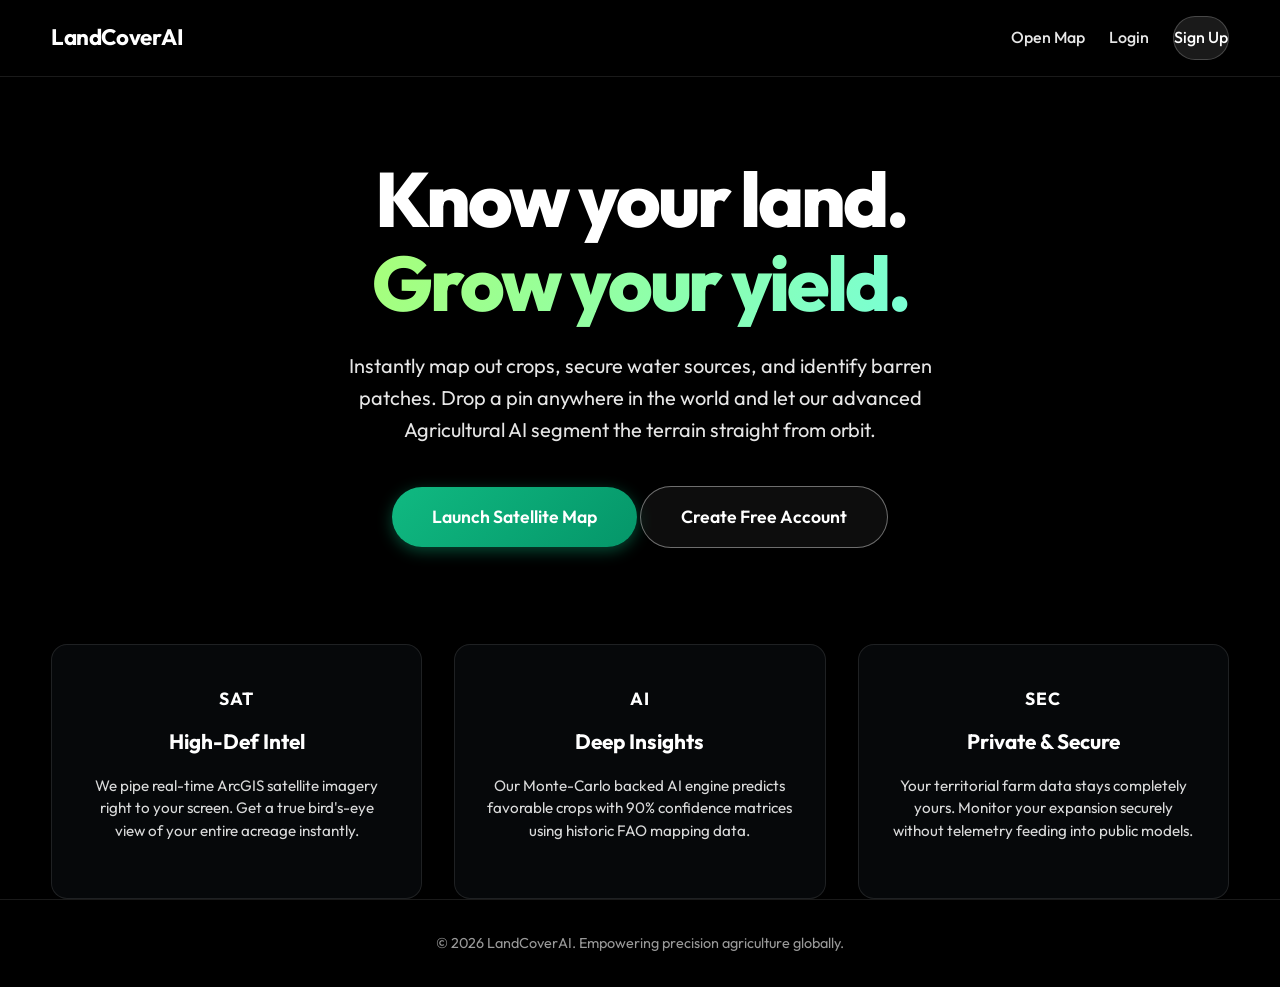
==== commit c1e65cfd: "Final" ====
--- a/frontend/index.html
+++ b/frontend/index.html
@@ -44,7 +44,7 @@
           </p>
           <div class="hero-actions" style="justify-content: center;">
             <a class="btn btn-large index-btn-primary" href="/predict.html" style="font-size: 1.1rem; padding: 1rem 2.5rem;" data-i18n="btn_launch_map">Launch Satellite Map</a>
-            <a class="btn btn-outline btn-large index-btn-outline" href="/register.html" style="font-size: 1.1rem; padding: 1rem 2.5rem;" data-i18n="btn_create_account">Create Free Account</a>
+            <a id="heroRegisterLink" class="btn btn-outline btn-large index-btn-outline" href="/register.html" style="font-size: 1.1rem; padding: 1rem 2.5rem;" data-i18n="btn_create_account">Create Free Account</a>
           </div>
         </div>
       </section>
--- a/frontend/css/style.css
+++ b/frontend/css/style.css
@@ -121,21 +121,8 @@
 
     color: var(--primary);
 
-    display: flex;
-
-    align-items: center;
-
-    gap: 0.5rem;
-
   }
 
-  .brand::before {
-
-    content: 'LC';
-
-    font-size: 1.6rem;
-
-  }
 
 
 
@@ -284,31 +271,1812 @@
 
   color: var(--primary);
 
+}
+
+
+
+
+
+
+
+
+
+
+
+
+
+
+.nav {
+
 
 
   display: flex;
 
 
 
+  gap: 1.5rem;
+
+
+
   align-items: center;
 
 
 
+  font-weight: 500;
+
+
+
+}
+
+
+
+
+
+
+
+.nav a {
+
+
+
+  padding: 0.5rem 0;
+
+
+
+  position: relative;
+
+
+
+  color: var(--text-muted);
+
+
+
+}
+
+
+
+
+
+
+
+.nav a:hover, .nav a.active {
+
+
+
+  color: var(--primary);
+
+
+
+}
+
+
+
+
+
+
+
+/* Simple underline hover effect */
+
+
+
+.nav a::after {
+
+
+
+  content: '';
+
+
+
+  position: absolute;
+
+
+
+  bottom: 0;
+
+
+
+  left: 0;
+
+
+
+  width: 0%;
+
+
+
+  height: 2px;
+
+
+
+  background: var(--primary);
+
+
+
+  transition: width 0.3s ease;
+
+
+
+}
+
+
+
+.nav a:hover::after { width: 100%; }
+
+
+
+
+
+
+
+/* =========================================
+
+
+
+   BUTTONS
+
+
+
+========================================= */
+
+
+
+.btn {
+
+
+
+  display: inline-flex;
+
+
+
+  align-items: center;
+
+
+
+  justify-content: center;
+
+
+
+  gap: 0.6rem;
+
+
+
+  padding: 0.85rem 1.75rem;
+
+
+
+  border-radius: 999px;
+
+
+
+  border: none;
+
+
+
+  background: var(--primary);
+
+
+
+  color: #fff;
+
+
+
+  font-family: var(--font-family);
+
+
+
+  font-size: 1rem;
+
+
+
+  font-weight: 600;
+
+
+
+  cursor: pointer;
+
+
+
+  transition: all 0.3s cubic-bezier(0.25, 1, 0.5, 1);
+
+
+
+  box-shadow: 0 6px 16px rgba(46, 125, 50, 0.25);
+
+
+
+}
+
+
+
+
+
+
+
+.btn:hover:not(:disabled) {
+
+
+
+  background: var(--primary-hover);
+
+
+
+  transform: translateY(-2px);
+
+
+
+  box-shadow: 0 10px 24px rgba(46, 125, 50, 0.35);
+
+
+
+}
+
+
+
+
+
+
+
+.btn:active:not(:disabled) {
+
+
+
+  transform: translateY(1px);
+
+
+
+}
+
+
+
+
+
+
+
+.btn:disabled {
+
+
+
+  opacity: 0.5;
+
+
+
+  cursor: not-allowed;
+
+
+
+  background: #b0c2b3;
+
+
+
+  box-shadow: none;
+
+
+
+}
+
+
+
+
+
+
+
+.btn-large {
+
+
+
+  font-size: 1.15rem;
+
+
+
+  padding: 1rem 2.5rem;
+
+
+
+}
+
+
+
+
+
+
+
+.btn-secondary {
+
+
+
+  background: var(--secondary);
+
+
+
+  color: #fff;
+
+
+
+  box-shadow: 0 6px 16px rgba(249, 168, 37, 0.3);
+
+
+
+}
+
+
+
+
+
+
+
+.btn-secondary:hover:not(:disabled) {
+
+
+
+  background: var(--secondary-hover);
+
+
+
+  box-shadow: 0 10px 24px rgba(249, 168, 37, 0.4);
+
+
+
+}
+
+
+
+
+
+
+
+.btn-outline {
+
+
+
+  background: transparent;
+
+
+
+  color: var(--primary);
+
+
+
+  border: 2px solid var(--primary);
+
+
+
+  box-shadow: none;
+
+
+
+}
+
+
+
+
+
+
+
+.btn-outline:hover:not(:disabled) {
+
+
+
+  background: var(--primary-light);
+
+
+
+  transform: translateY(-1px);
+
+
+
+}
+
+
+
+
+
+
+
+/* =========================================
+
+
+
+   TYPOGRAPHY
+
+
+
+========================================= */
+
+
+
+h1, h2, h3, h4 {
+
+
+
+  color: var(--text);
+
+
+
+  margin-top: 0;
+
+
+
+  line-height: 1.2;
+
+}
+
+
+
+.muted {
+
+
+
+  color: var(--text-muted);
+
+
+
+}
+
+
+
+
+
+
+
+/* =========================================
+
+
+
+   AUTH PAGES
+
+
+
+========================================= */
+
+
+
+.auth-page {
+
+
+
+  display: flex;
+
+
+
+  align-items: center;
+
+
+
+  justify-content: center;
+
+
+
+  min-height: calc(100vh - 80px); /* Account for header */
+
+
+
+  padding: 2rem;
+
+
+
+}
+
+
+
+
+
+
+
+.auth-card {
+
+
+
+  width: 100%;
+
+
+
+  max-width: 480px;
+
+
+
+  background: var(--surface);
+
+
+
+  border-radius: var(--radius);
+
+
+
+  padding: 3rem 2.5rem;
+
+
+
+  box-shadow: var(--shadow);
+
+
+
+  border: 1px solid rgba(255,255,255,0.8);
+
+
+
+  text-align: center;
+
+
+
+}
+
+
+
+
+
+
+
+.auth-card h1 {
+
+
+
+  font-size: 2rem;
+
+
+
+  margin-bottom: 0.5rem;
+
+
+
+  color: var(--primary);
+
+
+
+}
+
+
+
+
+
+
+
+.auth-card p {
+
+
+
+  color: var(--text-muted);
+
+
+
+  margin-bottom: 2rem;
+
+
+
+}
+
+
+
+
+
+
+
+.form {
+
+
+
+  display: flex;
+
+
+
+  flex-direction: column;
+
+
+
+  gap: 1.25rem;
+
+
+
+  text-align: left;
+
+
+
+}
+
+
+
+
+
+
+
+.form label {
+
+
+
+  font-size: 0.95rem;
+
+
+
+  font-weight: 500;
+
+
+
+  color: var(--text);
+
+
+
+}
+
+
+
+
+
+
+
+.input-field {
+
+
+
+  width: 100%;
+
+
+
+  padding: 1rem 1.25rem;
+
+
+
+  border-radius: var(--radius-sm);
+
+
+
+  border: 2px solid var(--border);
+
+
+
+  background: #fafafa;
+
+
+
+  font-family: var(--font-family);
+
+
+
+  font-size: 1rem;
+
+
+
+  color: var(--text);
+
+
+
+  transition: all 0.25s ease;
+
+
+
+}
+
+
+
+
+
+
+
+.input-field:focus {
+
+
+
+  outline: none;
+
+
+
+  border-color: var(--primary);
+
+
+
+  background: #fff;
+
+
+
+  box-shadow: 0 0 0 4px var(--primary-light);
+
+
+
+}
+
+
+
+
+
+
+
+.form-footer {
+
+
+
+  text-align: center;
+
+
+
+  margin-top: 1.5rem;
+
+
+
+  font-size: 0.95rem;
+
+
+
+  color: var(--text-muted);
+
+
+
+}
+
+
+
+.form-footer a {
+
+
+
+  color: var(--primary);
+
+
+
+  font-weight: 600;
+
+
+
+}
+
+
+
+
+
+
+
+/* =========================================
+
+
+
+   PREDICT LAYOUT (Full-Width Stacked)
+
+
+
+========================================= */
+
+
+
+.predict-layout {
+
+
+
+  position: relative;
+
+
+
+}
+
+
+
+
+
+
+
+/* ─── Map Section ─── */
+
+
+
+.map-section {
+
+
+
+  background: var(--surface);
+
+
+
+  border-bottom: 1px solid var(--border);
+
+
+
+}
+
+
+
+
+
+
+
+.map-section-inner {
+
+
+
+  display: flex;
+
+
+
+  max-width: 1600px;
+
+
+
+  margin: 0 auto;
+
+
+
+  min-height: 540px;
+
+
+
+}
+
+
+
+
+
+
+
+.map-container {
+
+
+
+  flex: 1 1 65%;
+
+
+
+  min-height: 540px;
+
+
+
+  position: relative;
+
+
+
+}
+
+
+
+
+
+
+
+.map-element {
+
+
+
+  position: absolute;
+
+
+
+  inset: 0;
+
+
+
+  background: #e8efe9;
+
+
+
+  z-index: 10;
+
+
+
+}
+
+
+
+
+
+
+
+/* Leaflet popup overrides */
+
+
+
+.leaflet-popup-content-wrapper {
+
+
+
+  background: var(--surface);
+
+
+
+  color: var(--text);
+
+
+
+  border-radius: var(--radius-sm);
+
+
+
+  box-shadow: var(--shadow);
+
+
+
+}
+
+
+
+.leaflet-container {
+
+
+
+  font-family: var(--font-family);
+
+
+
+}
+
+
+
+
+
+
+
+/* ─── Controls Sidebar ─── */
+
+
+
+.controls-sidebar {
+
+
+
+  flex: 0 0 320px;
+
+
+
+  display: flex;
+
+
+
+  flex-direction: column;
+
+
+
+  border-left: 1px solid var(--border);
+
+
+
+  background: #fff;
+
+
+
+  overflow-y: auto;
+
+
+
+}
+
+
+
+
+
+
+
+.ctrl-header {
+
+
+
+  padding: 1.5rem 1.5rem 1rem;
+
+
+
+  border-bottom: 1px solid var(--border);
+
+
+
+  background: linear-gradient(135deg, var(--primary-light) 0%, #fff 100%);
+
+
+
+}
+
+
+
+
+
+
+
+.ctrl-header h2 {
+
+
+
+  font-size: 1.35rem;
+
+
+
+  margin: 0.3rem 0 0.15rem;
+
+
+
+  color: var(--text);
+
+
+
+}
+
+
+
+
+
+
+
+.ctrl-header .muted {
+
+
+
+  font-size: 0.85rem;
+
+
+
+  margin: 0;
+
+
+
+}
+
+
+
+
+
+
+
+.badge-step {
+
+
+
+  display: inline-block;
+
+
+
+  background: var(--primary);
+
+
+
+  color: #fff;
+
+
+
+  font-size: 0.7rem;
+
+
+
+  font-weight: 700;
+
+
+
+  text-transform: uppercase;
+
+
+
+  letter-spacing: 0.06em;
+
+
+
+  padding: 0.25rem 0.7rem;
+
+
+
+  border-radius: 999px;
+
+
+
+}
+
+
+
+
+
+
+
+.ctrl-body {
+
+
+
+  padding: 1.25rem 1.5rem;
+
+
+
+  display: flex;
+
+
+
+  flex-direction: column;
+
+
+
+  gap: 0.9rem;
+
+
+
+  flex: 1;
+
+
+
+}
+
+
+
+
+
+
+
+.ctrl-label {
+
+
+
+  font-size: 0.78rem;
+
+
+
+  font-weight: 600;
+
+
+
+  color: var(--text-muted);
+
+
+
+  text-transform: uppercase;
+
+
+
+  letter-spacing: 0.04em;
+
+
+
+  margin-bottom: -0.3rem;
+
+
+
+}
+
+
+
+
+
+
+
+/* Coordinate pills */
+
+
+
+.ctrl-coords {
+
+
+
+  display: flex;
+
+
+
   gap: 0.5rem;
 
-}
-
-
-
-
-
-
-
-.brand::before {
-
-
-
-  content: 'LC';
+
+
+}
+
+
+
+
+
+
+
+.coord-pill {
+
+
+
+  flex: 1;
+
+
+
+  display: flex;
+
+
+
+  flex-direction: column;
+
+
+
+  align-items: center;
+
+
+
+  padding: 0.5rem;
+
+
+
+  background: var(--bg);
+
+
+
+  border: 1px solid var(--border);
+
+
+
+  border-radius: var(--radius-sm);
+
+
+
+}
+
+
+
+
+
+
+
+.coord-label {
+
+
+
+  font-size: 0.65rem;
+
+
+
+  font-weight: 700;
+
+
+
+  color: var(--text-muted);
+
+
+
+  text-transform: uppercase;
+
+
+
+  letter-spacing: 0.1em;
+
+
+
+}
+
+
+
+
+
+
+
+.coord-value {
+
+
+
+  font-family: 'Courier New', monospace;
+
+
+
+  font-size: 1rem;
+
+
+
+  font-weight: 600;
+
+
+
+  color: var(--text);
+
+
+
+  margin-top: 0.1rem;
+
+
+
+}
+
+
+
+
+
+
+
+/* Go-to row */
+
+
+
+.goto-row {
+
+
+
+  display: flex;
+
+
+
+  gap: 0.4rem;
+
+
+
+}
+
+
+
+
+
+
+
+.goto-row .input-field {
+
+
+
+  flex: 1;
+
+
+
+  padding: 0.55rem 0.75rem;
+
+
+
+  font-size: 0.88rem;
+
+
+
+}
+
+
+
+
+
+
+
+.btn-sm {
+
+
+
+  padding: 0.55rem 0.9rem !important;
+
+
+
+  font-size: 0.85rem !important;
+
+
+
+}
+
+
+
+
+
+
+
+.btn-full {
+
+
+
+  width: 100%;
+
+
+
+}
+
+
+
+
+
+
+
+/* Upload section */
+
+
+
+.upload-section {
+
+
+
+  margin-top: 0.5rem;
+
+
+
+  display: flex;
+
+
+
+  flex-direction: column;
+
+
+
+  gap: 0.6rem;
+
+
+
+}
+
+
+
+
+
+
+
+.upload-divider {
+
+
+
+  text-align: center;
+
+
+
+  font-size: 0.75rem;
+
+
+
+  color: var(--text-muted);
+
+
+
+  position: relative;
+
+
+
+}
+
+
+
+
+
+
+
+.upload-divider::before,
+
+
+
+.upload-divider::after {
+
+
+
+  content: '';
+
+
+
+  position: absolute;
+
+
+
+  top: 50%;
+
+
+
+  width: 25%;
+
+
+
+  height: 1px;
+
+
+
+  background: var(--border);
+
+
+
+}
+
+
+
+
+
+
+
+.upload-divider::before { left: 0; }
+
+
+
+.upload-divider::after { right: 0; }
+
+
+
+
+
+
+
+.upload-box {
+
+
+
+  display: flex;
+
+
+
+  align-items: center;
+
+
+
+  gap: 0.8rem;
+
+
+
+  padding: 0.75rem 1rem;
+
+
+
+  border: 2px dashed var(--border);
+
+
+
+  border-radius: var(--radius-sm);
+
+
+
+  background: var(--bg);
+
+
+
+  cursor: pointer;
+
+
+
+  transition: all 0.2s ease;
+
+
+
+}
+
+
+
+
+
+
+
+.upload-box:hover {
+
+
+
+  border-color: var(--primary);
+
+
+
+  background: var(--primary-light);
+
+
+
+}
+
+
+
+
+
+
+
+/* Select dropdown */
+
+
+
+select.input-field {
+
+
+
+  appearance: none;
+
+
+
+  background-image: url("data:image/svg+xml;charset=UTF-8,%3Csvg xmlns='http://www.w3.org/2000/svg' viewBox='0 0 24 24' fill='none' stroke='%232e7d32' stroke-width='2' stroke-linecap='round' stroke-linejoin='round'%3E%3Cpolyline points='6 9 12 15 18 9'%3E%3C/polyline%3E%3C/svg%3E");
+
+
+
+  background-repeat: no-repeat;
+
+
+
+  background-position: right 0.75rem center;
+
+
+
+  background-size: 1rem;
+
+
+
+  padding-right: 2.2rem;
+
+
+
+  cursor: pointer;
+
+
+
+}
+
+
+
+
+
+
+
+/* Analyze button */
+
+
+
+.btn-primary.btn-full {
+
+
+
+  padding: 0.85rem;
+
+
+
+  font-size: 1.05rem;
+
+
+
+}
+
+
+
+
+
+
+
+/* ─── Loading Overlay ─── */
+
+
+
+.loading-overlay {
+
+
+
+  position: fixed;
+
+
+
+  inset: 0;
+
+
+
+  background: rgba(255, 255, 255, 0.88);
+
+
+
+  display: flex;
+
+
+
+  flex-direction: column;
+
+
+
+  align-items: center;
+
+
+
+  justify-content: center;
+
+
+
+  z-index: 9999;
+
+
+
+  backdrop-filter: blur(8px);
+
+
+
+  -webkit-backdrop-filter: blur(8px);
+
+
+
+  opacity: 0;
+
+
+
+  pointer-events: none;
+
+
+
+  transition: opacity 0.3s ease;
+
+
+
+}
+
+
+
+
+
+
+
+.loading-overlay.visible {
+
+
+
+  opacity: 1;
+
+
+
+  pointer-events: all;
+
+
+
+}
+
+
+
+
+
+
+
+.loading-spinner {
+
+
+
+  width: 56px;
+
+
+
+  height: 56px;
+
+
+
+  border: 5px solid var(--primary-light);
+
+
+
+  border-top-color: var(--primary);
+
+
+
+  border-radius: 50%;
+
+
+
+  animation: spin 1s linear infinite;
+
+
+
+  margin-bottom: 1.2rem;
+
+
+
+  box-shadow: 0 0 20px rgba(46, 125, 50, 0.1);
+
+
+
+}
+
+
+
+
+
+
+
+@keyframes spin {
+
+
+
+  to { transform: rotate(360deg); }
+
+
+
+}
+
+
+
+
+
+
+
+/* ═══════════ SECTION 2: RESULTS ═══════════ */
+
+
+
+.results-section {
+
+
+
+  max-width: 1400px;
+
+
+
+  margin: 0 auto;
+
+
+
+  padding: 2rem 2.5rem 3rem;
+
+
+
+}
+
+
+
+
+
+
+
+.results-header {
+
+
+
+  margin-bottom: 1.5rem;
+
+
+
+}
+
+
+
+
+
+
+
+.results-header h2 {
 
 
 
@@ -316,15 +2084,167 @@
 
 
 
-}
-
-
-
-
-
-
-
-.nav {
+  margin: 0.4rem 0 0.15rem;
+
+
+
+}
+
+
+
+
+
+
+
+.results-header .muted {
+
+
+
+  font-size: 0.92rem;
+
+
+
+  margin: 0;
+
+
+
+}
+
+
+
+
+
+
+
+/* ─── Results Grid ─── */
+
+
+
+.results-grid {
+
+
+
+  display: grid;
+
+
+
+  grid-template-columns: 1fr 1fr;
+
+
+
+  gap: 1.25rem;
+
+
+
+}
+
+
+
+
+
+
+
+.card-half {
+
+
+
+  grid-column: span 1;
+
+
+
+}
+
+
+
+
+
+
+
+.card-full {
+
+
+
+  grid-column: span 2;
+
+
+
+}
+
+
+
+
+
+
+
+.result-card {
+
+
+
+  background: #fff;
+
+
+
+  border: 1px solid var(--border);
+
+
+
+  border-radius: 16px;
+
+
+
+  padding: 1.5rem;
+
+
+
+  box-shadow: var(--shadow-sm);
+
+
+
+  transition: transform 0.3s ease, box-shadow 0.3s ease;
+
+
+
+}
+
+
+
+
+
+
+
+.result-card:hover {
+
+
+
+  transform: translateY(-2px);
+
+
+
+  box-shadow: var(--shadow);
+
+
+
+}
+
+
+
+
+
+
+
+.result-card h3 {
+
+
+
+  font-size: 1.15rem;
+
+
+
+  margin: 0 0 1rem;
+
+
+
+  color: var(--primary);
 
 
 
@@ -332,2444 +2252,629 @@
 
 
 
+  align-items: center;
+
+
+
+  gap: 0.5rem;
+
+
+
+}
+
+
+
+
+
+
+
+.image-preview {
+
+
+
+  border-radius: var(--radius-sm);
+
+
+
+  overflow: hidden;
+
+
+
+  background: #f0f4f0;
+
+
+
+  border: 1px solid var(--border);
+
+
+
+  display: flex;
+
+
+
+  align-items: center;
+
+
+
+  justify-content: center;
+
+
+
+  min-height: 260px;
+
+
+
+  position: relative;
+
+
+
+}
+
+
+
+
+
+
+
+.image-preview img {
+
+
+
+  width: 100%;
+
+
+
+  height: auto;
+
+
+
+  object-fit: contain;
+
+
+
+  display: block;
+
+
+
+  position: relative;
+
+
+
+  z-index: 1;
+
+
+
+}
+
+
+
+
+
+
+
+.image-preview::before {
+
+
+
+  content: 'Map area will appear here';
+
+
+
+  position: absolute;
+
+
+
+  color: #adbcaa;
+
+
+
+  font-weight: 500;
+
+
+
+  z-index: 0;
+
+
+
+}
+
+
+
+
+
+
+
+.result-actions {
+
+
+
+  margin-top: 0.75rem;
+
+
+
+  display: flex;
+
+
+
+  justify-content: center;
+
+
+
+}
+
+
+
+
+
+
+
+/* Data Table */
+
+
+
+.table {
+
+
+
+  width: 100%;
+
+
+
+  border-collapse: collapse;
+
+
+
+  font-size: 0.95rem;
+
+
+
+}
+
+
+
+
+
+
+
+.table th {
+
+
+
+  text-align: left;
+
+
+
+  padding: 0.75rem 1rem;
+
+
+
+  background: var(--primary-light);
+
+
+
+  color: var(--primary);
+
+
+
+  font-weight: 600;
+
+
+
+}
+
+
+
+
+
+
+
+.table td {
+
+
+
+  padding: 0.9rem 1rem;
+
+
+
+  border-bottom: 1px solid var(--border);
+
+
+
+  color: var(--text);
+
+
+
+}
+
+
+
+
+
+
+
+.table tbody tr:hover td {
+
+
+
+  background: #fafcfa;
+
+
+
+}
+
+
+
+
+
+
+
+.table tbody tr:last-child td {
+
+
+
+  border-bottom: none;
+
+
+
+}
+
+
+
+
+
+
+
+/* =========================================
+
+
+
+   LAND COVER PROFILE
+
+
+
+========================================= */
+
+
+
+.landcover-profile {
+
+
+
+  display: flex;
+
+
+
+  flex-direction: column;
+
+
+
+  gap: 0.75rem;
+
+
+
+}
+
+
+
+
+
+
+
+.lc-bar {
+
+
+
+  display: flex;
+
+
+
+  height: 32px;
+
+
+
+  border-radius: 16px;
+
+
+
+  overflow: hidden;
+
+
+
+  box-shadow: inset 0 2px 6px rgba(0, 0, 0, 0.08);
+
+
+
+  border: 1px solid var(--border);
+
+
+
+}
+
+
+
+
+
+
+
+.lc-bar-seg {
+
+
+
+  transition: width 0.6s cubic-bezier(0.25, 1, 0.5, 1);
+
+
+
+  min-width: 2px;
+
+
+
+}
+
+
+
+
+
+
+
+.lc-legend {
+
+
+
+  display: flex;
+
+
+
+  flex-wrap: wrap;
+
+
+
+  gap: 0.6rem 1.5rem;
+
+
+
+  font-size: 0.88rem;
+
+
+
+}
+
+
+
+
+
+
+
+.lc-legend-item {
+
+
+
+  display: inline-flex;
+
+
+
+  align-items: center;
+
+
+
+  gap: 0.4rem;
+
+
+
+  color: var(--text-muted);
+
+
+
+}
+
+
+
+
+
+
+
+.lc-dot {
+
+
+
+  display: inline-block;
+
+
+
+  width: 11px;
+
+
+
+  height: 11px;
+
+
+
+  border-radius: 50%;
+
+
+
+  flex-shrink: 0;
+
+
+
+}
+
+
+
+
+
+
+
+/* =========================================
+
+
+
+   CROP RECOMMENDATION CARDS
+
+
+
+========================================= */
+
+
+
+.crop-recommendations-grid {
+
+
+
+  display: flex;
+
+
+
+  flex-direction: column;
+
+
+
   gap: 1.5rem;
 
 
 
+}
+
+.category-hub-intro {
+  margin-bottom: 0.25rem;
+}
+
+.category-section-heading {
+  margin: 1.75rem 0 0.75rem;
+}
+
+.category-section-title {
+  margin: 0;
+  display: flex;
+  flex-wrap: wrap;
+  align-items: baseline;
+  gap: 0.65rem 1rem;
+  font-size: 1.12rem;
+  font-weight: 700;
+  border-bottom: 2px solid var(--border);
+  padding-bottom: 0.5rem;
+}
+
+.category-section-pill {
+  display: inline-block;
+  padding: 0.2rem 0.85rem;
+  border-radius: 999px;
+  font-weight: 700;
+  font-size: 0.95rem;
+}
+
+.category-section-sub {
+  font-weight: 500;
+  font-size: 0.88rem;
+  line-height: 1.45;
+  flex: 1 1 220px;
+}
+
+.category-picks-grid {
+  display: grid;
+  grid-template-columns: repeat(auto-fill, minmax(272px, 1fr));
+  gap: 1rem;
+  margin-bottom: 0.5rem;
+}
+
+.category-pick-card {
+  padding: 1rem 1.1rem !important;
+}
+
+.category-pick-head {
+  display: flex;
+  justify-content: space-between;
+  align-items: flex-start;
+  gap: 0.5rem;
+  margin-bottom: 0.35rem;
+}
+
+.category-pick-name {
+  font-size: 1.02rem;
+  line-height: 1.3;
+}
+
+.category-pick-scores {
+  display: flex;
+  justify-content: space-between;
+  font-size: 0.88rem;
+  margin-bottom: 0.45rem;
+}
+
+.rec-section-divider {
+  margin: 2rem 0 1rem;
+  padding-top: 1.25rem;
+  border: 0;
+  border-top: 1px solid var(--border);
+}
+
+.rec-section-divider-title {
+  margin: 0 0 0.35rem;
+  font-size: 1.1rem;
+  font-weight: 700;
+}
+
+.rec-label-chips {
+  display: flex;
+  flex-wrap: wrap;
+  gap: 6px;
+  margin-top: 6px;
+}
+
+.rec-label-chip {
+  font-size: 0.72rem;
+  font-weight: 600;
+  padding: 3px 8px;
+  border-radius: 6px;
+  background: rgba(25, 118, 210, 0.12);
+  color: #1565c0;
+  border: 1px solid rgba(21, 101, 192, 0.25);
+}
+
+.crop-metrics-wrap {
+  width: 100%;
+  margin: 0.85rem 0 0;
+  padding: 0.65rem 0 0;
+  border-top: 1px dashed var(--border);
+}
+
+.crop-metrics-grid {
+  display: grid;
+  grid-template-columns: repeat(auto-fill, minmax(200px, 1fr));
+  gap: 0.55rem 1rem;
   align-items: center;
-
-
-
-  font-weight: 500;
-
-
-
-}
-
-
-
-
-
-
-
-.nav a {
-
-
-
-  padding: 0.5rem 0;
-
-
-
-  position: relative;
-
-
-
+}
+
+.crop-metric {
+  display: grid;
+  grid-template-columns: 1fr minmax(56px, 72px) 32px;
+  align-items: center;
+  gap: 0.35rem;
+  font-size: 0.82rem;
+}
+
+.crop-metric-lbl {
   color: var(--text-muted);
-
-
-
-}
-
-
-
-
-
-
-
-.nav a:hover, .nav a.active {
-
-
-
-  color: var(--primary);
-
-
-
-}
-
-
-
-
-
-
-
-/* Simple underline hover effect */
-
-
-
-.nav a::after {
-
-
-
-  content: '';
-
-
-
-  position: absolute;
-
-
-
-  bottom: 0;
-
-
-
-  left: 0;
-
-
-
-  width: 0%;
-
-
-
-  height: 2px;
-
-
-
-  background: var(--primary);
-
-
-
-  transition: width 0.3s ease;
-
-
-
-}
-
-
-
-.nav a:hover::after { width: 100%; }
-
-
-
-
-
-
-
-/* =========================================
-
-
-
-   BUTTONS
-
-
-
-========================================= */
-
-
-
-.btn {
-
-
-
-  display: inline-flex;
-
-
-
-  align-items: center;
-
-
-
-  justify-content: center;
-
-
-
-  gap: 0.6rem;
-
-
-
-  padding: 0.85rem 1.75rem;
-
-
-
-  border-radius: 999px;
-
-
-
-  border: none;
-
-
-
-  background: var(--primary);
-
-
-
-  color: #fff;
-
-
-
-  font-family: var(--font-family);
-
-
-
+  line-height: 1.2;
+}
+
+.crop-metric-track {
+  height: 6px;
+}
+
+.crop-metric-val {
+  text-align: right;
+  font-weight: 700;
+  font-size: 0.8rem;
+  color: var(--text-color);
+}
+
+.crop-metric-practical {
+  grid-template-columns: 1fr auto;
+}
+
+.crop-metric-val-em {
   font-size: 1rem;
-
-
-
-  font-weight: 600;
-
-
-
-  cursor: pointer;
-
-
-
-  transition: all 0.3s cubic-bezier(0.25, 1, 0.5, 1);
-
-
-
-  box-shadow: 0 6px 16px rgba(46, 125, 50, 0.25);
-
-
-
-}
-
-
-
-
-
-
-
-.btn:hover:not(:disabled) {
-
-
-
-  background: var(--primary-hover);
-
-
-
-  transform: translateY(-2px);
-
-
-
-  box-shadow: 0 10px 24px rgba(46, 125, 50, 0.35);
-
-
-
-}
-
-
-
-
-
-
-
-.btn:active:not(:disabled) {
-
-
-
-  transform: translateY(1px);
-
-
-
-}
-
-
-
-
-
-
-
-.btn:disabled {
-
-
-
-  opacity: 0.5;
-
-
-
-  cursor: not-allowed;
-
-
-
-  background: #b0c2b3;
-
-
-
-  box-shadow: none;
-
-
-
-}
-
-
-
-
-
-
-
-.btn-large {
-
-
-
-  font-size: 1.15rem;
-
-
-
-  padding: 1rem 2.5rem;
-
-
-
-}
-
-
-
-
-
-
-
-.btn-secondary {
-
-
-
-  background: var(--secondary);
-
-
-
-  color: #fff;
-
-
-
-  box-shadow: 0 6px 16px rgba(249, 168, 37, 0.3);
-
-
-
-}
-
-
-
-
-
-
-
-.btn-secondary:hover:not(:disabled) {
-
-
-
-  background: var(--secondary-hover);
-
-
-
-  box-shadow: 0 10px 24px rgba(249, 168, 37, 0.4);
-
-
-
-}
-
-
-
-
-
-
-
-.btn-outline {
-
-
-
-  background: transparent;
-
-
-
-  color: var(--primary);
-
-
-
-  border: 2px solid var(--primary);
-
-
-
-  box-shadow: none;
-
-
-
-}
-
-
-
-
-
-
-
-.btn-outline:hover:not(:disabled) {
-
-
-
-  background: var(--primary-light);
-
-
-
-  transform: translateY(-1px);
-
-
-
-}
-
-
-
-
-
-
-
-/* =========================================
-
-
-
-   TYPOGRAPHY
-
-
-
-========================================= */
-
-
-
-h1, h2, h3, h4 {
-
-
-
-  color: var(--text);
-
-
-
-  margin-top: 0;
-
-
-
-  line-height: 1.2;
-
-}
-
-
-
-.muted {
-
-
-
-  color: var(--text-muted);
-
-
-
-}
-
-
-
-
-
-
-
-/* =========================================
-
-
-
-   AUTH PAGES
-
-
-
-========================================= */
-
-
-
-.auth-page {
-
-
-
-  display: flex;
-
-
-
-  align-items: center;
-
-
-
-  justify-content: center;
-
-
-
-  min-height: calc(100vh - 80px); /* Account for header */
-
-
-
-  padding: 2rem;
-
-
-
-}
-
-
-
-
-
-
-
-.auth-card {
-
-
-
-  width: 100%;
-
-
-
-  max-width: 480px;
-
-
-
-  background: var(--surface);
-
-
-
-  border-radius: var(--radius);
-
-
-
-  padding: 3rem 2.5rem;
-
-
-
-  box-shadow: var(--shadow);
-
-
-
-  border: 1px solid rgba(255,255,255,0.8);
-
-
-
-  text-align: center;
-
-
-
-}
-
-
-
-
-
-
-
-.auth-card h1 {
-
-
-
-  font-size: 2rem;
-
-
-
-  margin-bottom: 0.5rem;
-
-
-
-  color: var(--primary);
-
-
-
-}
-
-
-
-
-
-
-
-.auth-card p {
-
-
-
-  color: var(--text-muted);
-
-
-
-  margin-bottom: 2rem;
-
-
-
-}
-
-
-
-
-
-
-
-.form {
-
-
-
-  display: flex;
-
-
-
-  flex-direction: column;
-
-
-
-  gap: 1.25rem;
-
-
-
-  text-align: left;
-
-
-
-}
-
-
-
-
-
-
-
-.form label {
-
-
-
-  font-size: 0.95rem;
-
-
-
-  font-weight: 500;
-
-
-
-  color: var(--text);
-
-
-
-}
-
-
-
-
-
-
-
-.input-field {
-
-
-
-  width: 100%;
-
-
-
-  padding: 1rem 1.25rem;
-
-
-
-  border-radius: var(--radius-sm);
-
-
-
-  border: 2px solid var(--border);
-
-
-
-  background: #fafafa;
-
-
-
-  font-family: var(--font-family);
-
-
-
-  font-size: 1rem;
-
-
-
-  color: var(--text);
-
-
-
-  transition: all 0.25s ease;
-
-
-
-}
-
-
-
-
-
-
-
-.input-field:focus {
-
-
-
-  outline: none;
-
-
-
-  border-color: var(--primary);
-
-
-
-  background: #fff;
-
-
-
-  box-shadow: 0 0 0 4px var(--primary-light);
-
-
-
-}
-
-
-
-
-
-
-
-.form-footer {
-
-
-
-  text-align: center;
-
-
-
-  margin-top: 1.5rem;
-
-
-
-  font-size: 0.95rem;
-
-
-
-  color: var(--text-muted);
-
-
-
-}
-
-
-
-.form-footer a {
-
-
-
-  color: var(--primary);
-
-
-
-  font-weight: 600;
-
-
-
-}
-
-
-
-
-
-
-
-/* =========================================
-
-
-
-   PREDICT LAYOUT (Full-Width Stacked)
-
-
-
-========================================= */
-
-
-
-.predict-layout {
-
-
-
-  position: relative;
-
-
-
-}
-
-
-
-
-
-
-
-/* ─── Map Section ─── */
-
-
-
-.map-section {
-
-
-
-  background: var(--surface);
-
-
-
-  border-bottom: 1px solid var(--border);
-
-
-
-}
-
-
-
-
-
-
-
-.map-section-inner {
-
-
-
-  display: flex;
-
-
-
-  max-width: 1600px;
-
-
-
-  margin: 0 auto;
-
-
-
-  min-height: 540px;
-
-
-
-}
-
-
-
-
-
-
-
-.map-container {
-
-
-
-  flex: 1 1 65%;
-
-
-
-  min-height: 540px;
-
-
-
-  position: relative;
-
-
-
-}
-
-
-
-
-
-
-
-.map-element {
-
-
-
-  position: absolute;
-
-
-
-  inset: 0;
-
-
-
-  background: #e8efe9;
-
-
-
-  z-index: 10;
-
-
-
-}
-
-
-
-
-
-
-
-/* Leaflet popup overrides */
-
-
-
-.leaflet-popup-content-wrapper {
-
-
-
-  background: var(--surface);
-
-
-
-  color: var(--text);
-
-
-
-  border-radius: var(--radius-sm);
-
-
-
-  box-shadow: var(--shadow);
-
-
-
-}
-
-
-
-.leaflet-container {
-
-
-
-  font-family: var(--font-family);
-
-
-
-}
-
-
-
-
-
-
-
-/* ─── Controls Sidebar ─── */
-
-
-
-.controls-sidebar {
-
-
-
-  flex: 0 0 320px;
-
-
-
-  display: flex;
-
-
-
-  flex-direction: column;
-
-
-
-  border-left: 1px solid var(--border);
-
-
-
-  background: #fff;
-
-
-
-  overflow-y: auto;
-
-
-
-}
-
-
-
-
-
-
-
-.ctrl-header {
-
-
-
-  padding: 1.5rem 1.5rem 1rem;
-
-
-
-  border-bottom: 1px solid var(--border);
-
-
-
-  background: linear-gradient(135deg, var(--primary-light) 0%, #fff 100%);
-
-
-
-}
-
-
-
-
-
-
-
-.ctrl-header h2 {
-
-
-
-  font-size: 1.35rem;
-
-
-
-  margin: 0.3rem 0 0.15rem;
-
-
-
-  color: var(--text);
-
-
-
-}
-
-
-
-
-
-
-
-.ctrl-header .muted {
-
-
-
-  font-size: 0.85rem;
-
-
-
-  margin: 0;
-
-
-
-}
-
-
-
-
-
-
-
-.badge-step {
-
-
-
-  display: inline-block;
-
-
-
-  background: var(--primary);
-
-
-
-  color: #fff;
-
-
-
-  font-size: 0.7rem;
-
-
-
-  font-weight: 700;
-
-
-
-  text-transform: uppercase;
-
-
-
-  letter-spacing: 0.06em;
-
-
-
-  padding: 0.25rem 0.7rem;
-
-
-
-  border-radius: 999px;
-
-
-
-}
-
-
-
-
-
-
-
-.ctrl-body {
-
-
-
-  padding: 1.25rem 1.5rem;
-
-
-
-  display: flex;
-
-
-
-  flex-direction: column;
-
-
-
-  gap: 0.9rem;
-
-
-
-  flex: 1;
-
-
-
-}
-
-
-
-
-
-
-
-.ctrl-label {
-
-
-
-  font-size: 0.78rem;
-
-
-
-  font-weight: 600;
-
-
-
-  color: var(--text-muted);
-
-
-
-  text-transform: uppercase;
-
-
-
-  letter-spacing: 0.04em;
-
-
-
-  margin-bottom: -0.3rem;
-
-
-
-}
-
-
-
-
-
-
-
-/* Coordinate pills */
-
-
-
-.ctrl-coords {
-
-
-
-  display: flex;
-
-
-
-  gap: 0.5rem;
-
-
-
-}
-
-
-
-
-
-
-
-.coord-pill {
-
-
-
-  flex: 1;
-
-
-
-  display: flex;
-
-
-
-  flex-direction: column;
-
-
-
-  align-items: center;
-
-
-
-  padding: 0.5rem;
-
-
-
-  background: var(--bg);
-
-
-
-  border: 1px solid var(--border);
-
-
-
-  border-radius: var(--radius-sm);
-
-
-
-}
-
-
-
-
-
-
-
-.coord-label {
-
-
-
-  font-size: 0.65rem;
-
-
-
-  font-weight: 700;
-
-
-
-  color: var(--text-muted);
-
-
-
-  text-transform: uppercase;
-
-
-
-  letter-spacing: 0.1em;
-
-
-
-}
-
-
-
-
-
-
-
-.coord-value {
-
-
-
-  font-family: 'Courier New', monospace;
-
-
-
-  font-size: 1rem;
-
-
-
-  font-weight: 600;
-
-
-
-  color: var(--text);
-
-
-
-  margin-top: 0.1rem;
-
-
-
-}
-
-
-
-
-
-
-
-/* Go-to row */
-
-
-
-.goto-row {
-
-
-
-  display: flex;
-
-
-
-  gap: 0.4rem;
-
-
-
-}
-
-
-
-
-
-
-
-.goto-row .input-field {
-
-
-
-  flex: 1;
-
-
-
-  padding: 0.55rem 0.75rem;
-
-
-
-  font-size: 0.88rem;
-
-
-
-}
-
-
-
-
-
-
-
-.btn-sm {
-
-
-
-  padding: 0.55rem 0.9rem !important;
-
-
-
-  font-size: 0.85rem !important;
-
-
-
-}
-
-
-
-
-
-
-
-.btn-full {
-
-
-
-  width: 100%;
-
-
-
-}
-
-
-
-
-
-
-
-/* Upload section */
-
-
-
-.upload-section {
-
-
-
-  margin-top: 0.5rem;
-
-
-
-  display: flex;
-
-
-
-  flex-direction: column;
-
-
-
-  gap: 0.6rem;
-
-
-
-}
-
-
-
-
-
-
-
-.upload-divider {
-
-
-
-  text-align: center;
-
-
-
-  font-size: 0.75rem;
-
-
-
-  color: var(--text-muted);
-
-
-
-  position: relative;
-
-
-
-}
-
-
-
-
-
-
-
-.upload-divider::before,
-
-
-
-.upload-divider::after {
-
-
-
-  content: '';
-
-
-
-  position: absolute;
-
-
-
-  top: 50%;
-
-
-
-  width: 25%;
-
-
-
-  height: 1px;
-
-
-
-  background: var(--border);
-
-
-
-}
-
-
-
-
-
-
-
-.upload-divider::before { left: 0; }
-
-
-
-.upload-divider::after { right: 0; }
-
-
-
-
-
-
-
-.upload-box {
-
-
-
-  display: flex;
-
-
-
-  align-items: center;
-
-
-
-  gap: 0.8rem;
-
-
-
-  padding: 0.75rem 1rem;
-
-
-
-  border: 2px dashed var(--border);
-
-
-
-  border-radius: var(--radius-sm);
-
-
-
-  background: var(--bg);
-
-
-
-  cursor: pointer;
-
-
-
-  transition: all 0.2s ease;
-
-
-
-}
-
-
-
-
-
-
-
-.upload-box:hover {
-
-
-
-  border-color: var(--primary);
-
-
-
-  background: var(--primary-light);
-
-
-
-}
-
-
-
-
-
-
-
-/* Select dropdown */
-
-
-
-select.input-field {
-
-
-
-  appearance: none;
-
-
-
-  background-image: url("data:image/svg+xml;charset=UTF-8,%3Csvg xmlns='http://www.w3.org/2000/svg' viewBox='0 0 24 24' fill='none' stroke='%232e7d32' stroke-width='2' stroke-linecap='round' stroke-linejoin='round'%3E%3Cpolyline points='6 9 12 15 18 9'%3E%3C/polyline%3E%3C/svg%3E");
-
-
-
-  background-repeat: no-repeat;
-
-
-
-  background-position: right 0.75rem center;
-
-
-
-  background-size: 1rem;
-
-
-
-  padding-right: 2.2rem;
-
-
-
-  cursor: pointer;
-
-
-
-}
-
-
-
-
-
-
-
-/* Analyze button */
-
-
-
-.btn-primary.btn-full {
-
-
-
-  padding: 0.85rem;
-
-
-
-  font-size: 1.05rem;
-
-
-
-}
-
-
-
-
-
-
-
-/* ─── Loading Overlay ─── */
-
-
-
-.loading-overlay {
-
-
-
-  position: fixed;
-
-
-
-  inset: 0;
-
-
-
-  background: rgba(255, 255, 255, 0.88);
-
-
-
-  display: flex;
-
-
-
-  flex-direction: column;
-
-
-
-  align-items: center;
-
-
-
-  justify-content: center;
-
-
-
-  z-index: 9999;
-
-
-
-  backdrop-filter: blur(8px);
-
-
-
-  -webkit-backdrop-filter: blur(8px);
-
-
-
-  opacity: 0;
-
-
-
-  pointer-events: none;
-
-
-
-  transition: opacity 0.3s ease;
-
-
-
-}
-
-
-
-
-
-
-
-.loading-overlay.visible {
-
-
-
-  opacity: 1;
-
-
-
-  pointer-events: all;
-
-
-
-}
-
-
-
-
-
-
-
-.loading-spinner {
-
-
-
-  width: 56px;
-
-
-
-  height: 56px;
-
-
-
-  border: 5px solid var(--primary-light);
-
-
-
-  border-top-color: var(--primary);
-
-
-
-  border-radius: 50%;
-
-
-
-  animation: spin 1s linear infinite;
-
-
-
-  margin-bottom: 1.2rem;
-
-
-
-  box-shadow: 0 0 20px rgba(46, 125, 50, 0.1);
-
-
-
-}
-
-
-
-
-
-
-
-@keyframes spin {
-
-
-
-  to { transform: rotate(360deg); }
-
-
-
-}
-
-
-
-
-
-
-
-/* ═══════════ SECTION 2: RESULTS ═══════════ */
-
-
-
-.results-section {
-
-
-
-  max-width: 1400px;
-
-
-
-  margin: 0 auto;
-
-
-
-  padding: 2rem 2.5rem 3rem;
-
-
-
-}
-
-
-
-
-
-
-
-.results-header {
-
-
-
-  margin-bottom: 1.5rem;
-
-
-
-}
-
-
-
-
-
-
-
-.results-header h2 {
-
-
-
-  font-size: 1.6rem;
-
-
-
-  margin: 0.4rem 0 0.15rem;
-
-
-
-}
-
-
-
-
-
-
-
-.results-header .muted {
-
-
-
-  font-size: 0.92rem;
-
-
-
-  margin: 0;
-
-
-
-}
-
-
-
-
-
-
-
-/* ─── Results Grid ─── */
-
-
-
-.results-grid {
-
-
-
-  display: grid;
-
-
-
-  grid-template-columns: 1fr 1fr;
-
-
-
-  gap: 1.25rem;
-
-
-
-}
-
-
-
-
-
-
-
-.card-half {
-
-
-
-  grid-column: span 1;
-
-
-
-}
-
-
-
-
-
-
-
-.card-full {
-
-
-
-  grid-column: span 2;
-
-
-
-}
-
-
-
-
-
-
-
-.result-card {
-
-
-
-  background: #fff;
-
-
-
-  border: 1px solid var(--border);
-
-
-
-  border-radius: 16px;
-
-
-
-  padding: 1.5rem;
-
-
-
-  box-shadow: var(--shadow-sm);
-
-
-
-  transition: transform 0.3s ease, box-shadow 0.3s ease;
-
-
-
-}
-
-
-
-
-
-
-
-.result-card:hover {
-
-
-
-  transform: translateY(-2px);
-
-
-
-  box-shadow: var(--shadow);
-
-
-
-}
-
-
-
-
-
-
-
-.result-card h3 {
-
-
-
-  font-size: 1.15rem;
-
-
-
-  margin: 0 0 1rem;
-
-
-
-  color: var(--primary);
-
-
-
-  display: flex;
-
-
-
-  align-items: center;
-
-
-
-  gap: 0.5rem;
-
-
-
-}
-
-
-
-
-
-
-
-.image-preview {
-
-
-
-  border-radius: var(--radius-sm);
-
-
-
-  overflow: hidden;
-
-
-
-  background: #f0f4f0;
-
-
-
-  border: 1px solid var(--border);
-
-
-
-  display: flex;
-
-
-
-  align-items: center;
-
-
-
-  justify-content: center;
-
-
-
-  min-height: 260px;
-
-
-
-  position: relative;
-
-
-
-}
-
-
-
-
-
-
-
-.image-preview img {
-
-
-
-  width: 100%;
-
-
-
-  height: auto;
-
-
-
-  object-fit: contain;
-
-
-
-  display: block;
-
-
-
-  position: relative;
-
-
-
-  z-index: 1;
-
-
-
-}
-
-
-
-
-
-
-
-.image-preview::before {
-
-
-
-  content: 'Map area will appear here';
-
-
-
-  position: absolute;
-
-
-
-  color: #adbcaa;
-
-
-
-  font-weight: 500;
-
-
-
-  z-index: 0;
-
-
-
-}
-
-
-
-
-
-
-
-.result-actions {
-
-
-
-  margin-top: 0.75rem;
-
-
-
-  display: flex;
-
-
-
-  justify-content: center;
-
-
-
-}
-
-
-
-
-
-
-
-/* Data Table */
-
-
-
-.table {
-
-
-
-  width: 100%;
-
-
-
-  border-collapse: collapse;
-
-
-
-  font-size: 0.95rem;
-
-
-
-}
-
-
-
-
-
-
-
-.table th {
-
-
-
-  text-align: left;
-
-
-
-  padding: 0.75rem 1rem;
-
-
-
-  background: var(--primary-light);
-
-
-
-  color: var(--primary);
-
-
-
-  font-weight: 600;
-
-
-
-}
-
-
-
-
-
-
-
-.table td {
-
-
-
-  padding: 0.9rem 1rem;
-
-
-
-  border-bottom: 1px solid var(--border);
-
-
-
-  color: var(--text);
-
-
-
-}
-
-
-
-
-
-
-
-.table tbody tr:hover td {
-
-
-
-  background: #fafcfa;
-
-
-
-}
-
-
-
-
-
-
-
-.table tbody tr:last-child td {
-
-
-
-  border-bottom: none;
-
-
-
-}
-
-
-
-
-
-
-
-/* =========================================
-
-
-
-   LAND COVER PROFILE
-
-
-
-========================================= */
-
-
-
-.landcover-profile {
-
-
-
-  display: flex;
-
-
-
-  flex-direction: column;
-
-
-
-  gap: 0.75rem;
-
-
-
-}
-
-
-
-
-
-
-
-.lc-bar {
-
-
-
-  display: flex;
-
-
-
-  height: 32px;
-
-
-
-  border-radius: 16px;
-
-
-
-  overflow: hidden;
-
-
-
-  box-shadow: inset 0 2px 6px rgba(0, 0, 0, 0.08);
-
-
-
-  border: 1px solid var(--border);
-
-
-
-}
-
-
-
-
-
-
-
-.lc-bar-seg {
-
-
-
-  transition: width 0.6s cubic-bezier(0.25, 1, 0.5, 1);
-
-
-
-  min-width: 2px;
-
-
-
-}
-
-
-
-
-
-
-
-.lc-legend {
-
-
-
-  display: flex;
-
-
-
-  flex-wrap: wrap;
-
-
-
-  gap: 0.6rem 1.5rem;
-
-
-
-  font-size: 0.88rem;
-
-
-
-}
-
-
-
-
-
-
-
-.lc-legend-item {
-
-
-
-  display: inline-flex;
-
-
-
-  align-items: center;
-
-
-
-  gap: 0.4rem;
-
-
-
-  color: var(--text-muted);
-
-
-
-}
-
-
-
-
-
-
-
-.lc-dot {
-
-
-
-  display: inline-block;
-
-
-
-  width: 11px;
-
-
-
-  height: 11px;
-
-
-
-  border-radius: 50%;
-
-
-
-  flex-shrink: 0;
-
-
-
-}
-
-
-
-
-
-
-
-/* =========================================
-
-
-
-   CROP RECOMMENDATION CARDS
-
-
-
-========================================= */
-
-
-
-.crop-recommendations-grid {
-
-
-
-  display: flex;
-
-
-
-  flex-direction: column;
-
-
-
-  gap: 1.5rem;
-
-
-
+  color: #0d47a1;
 }
 
 
